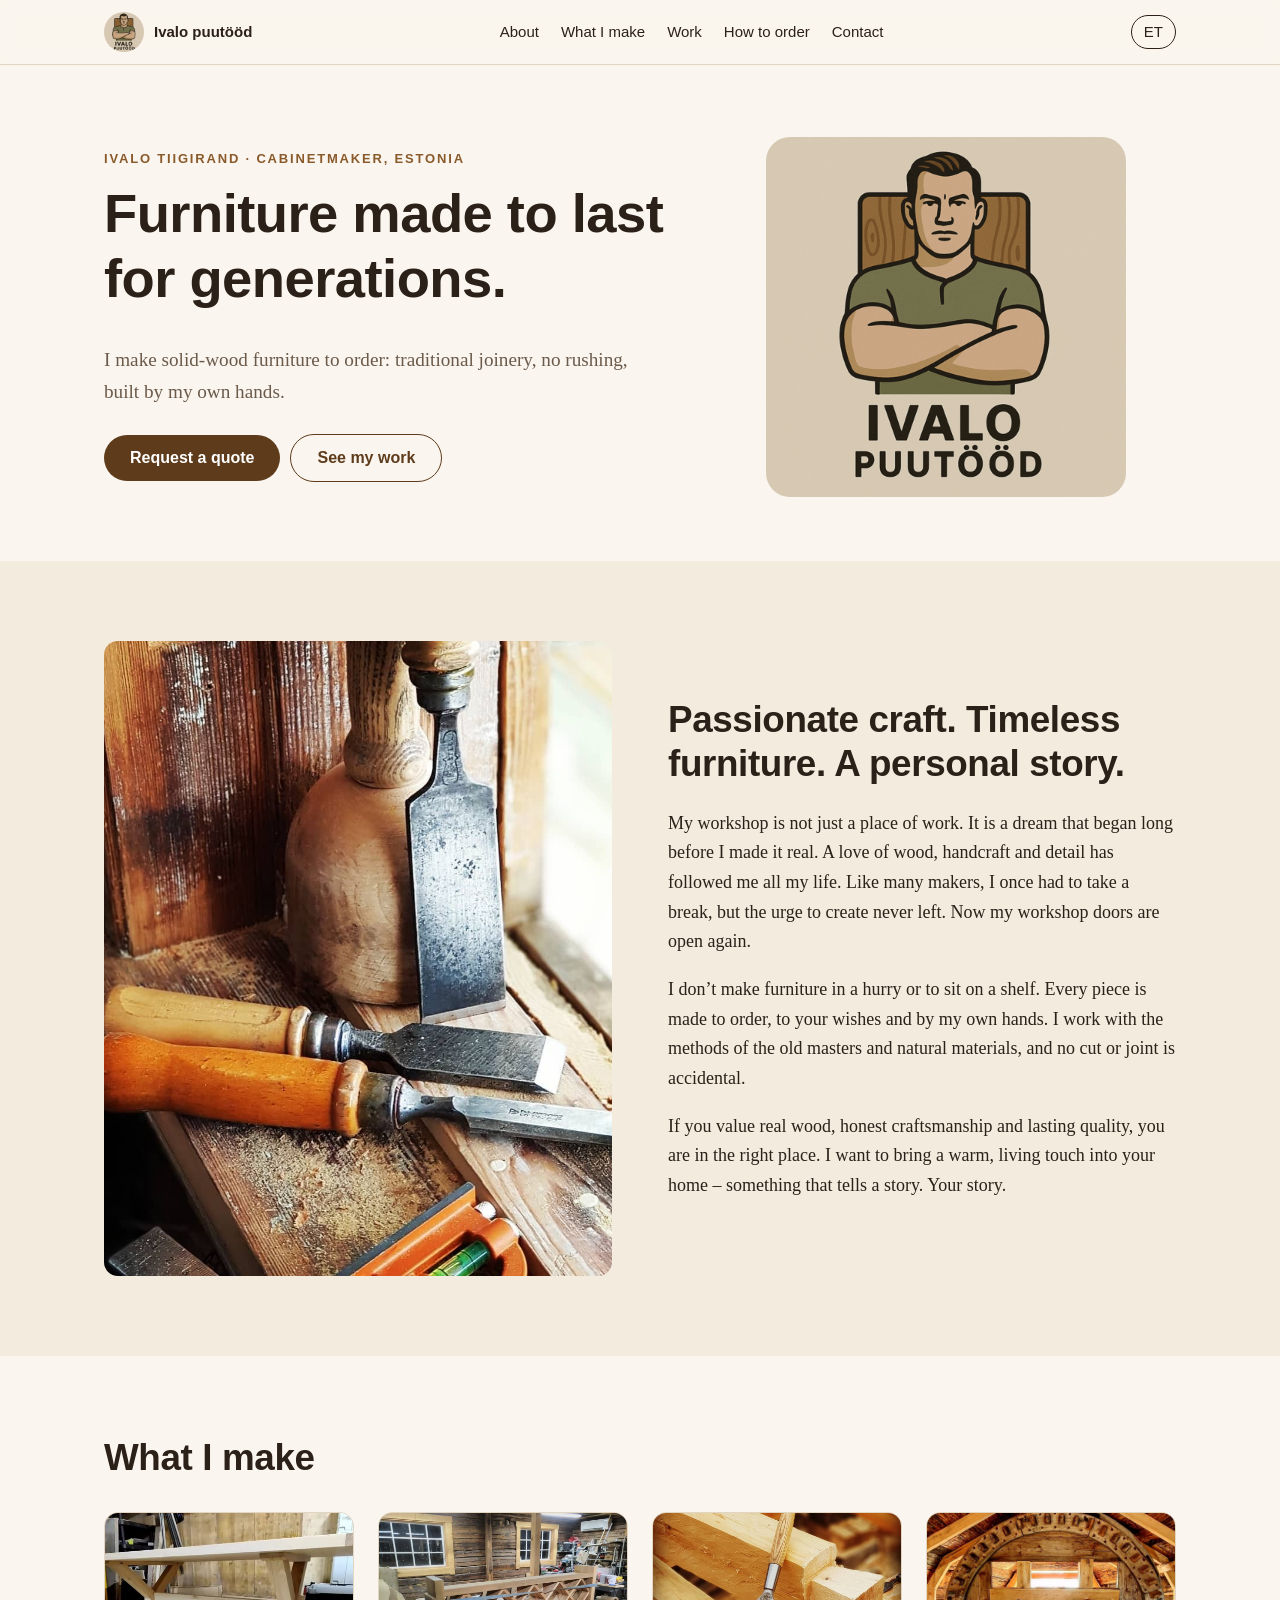
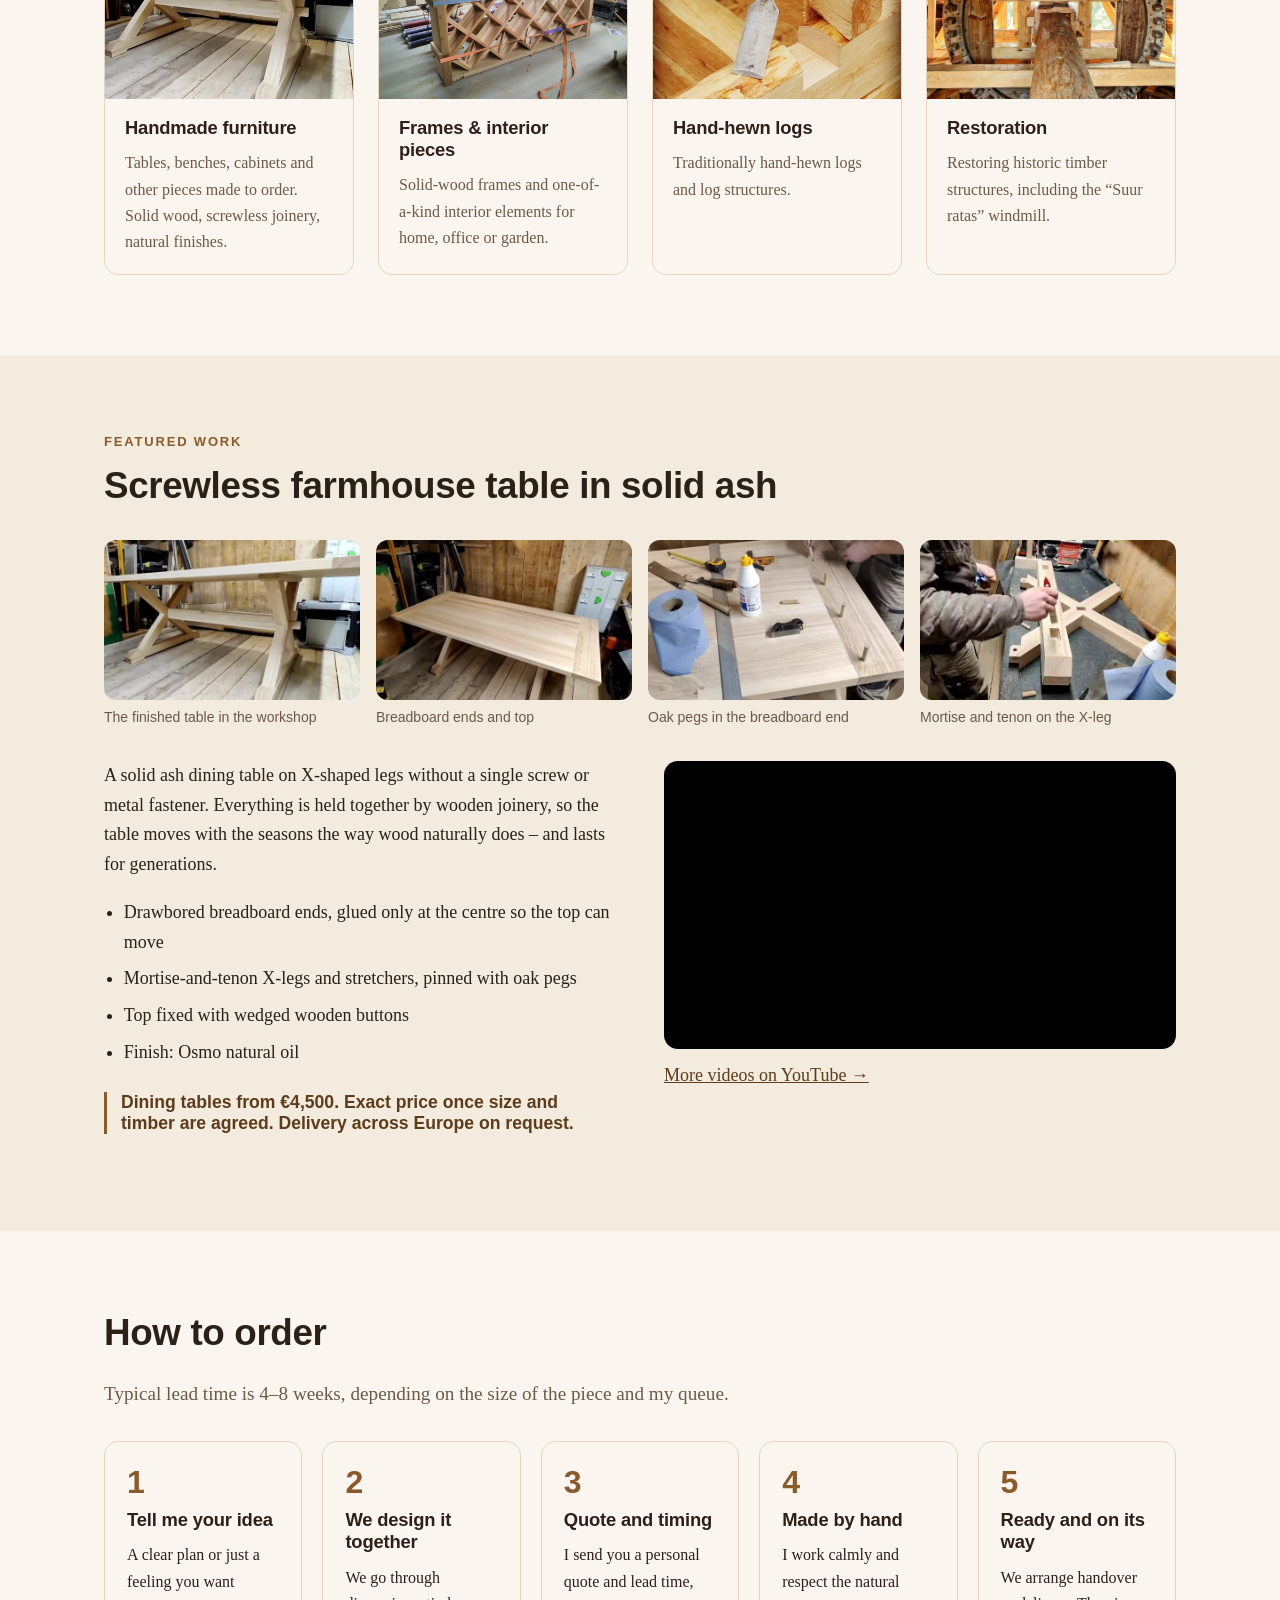
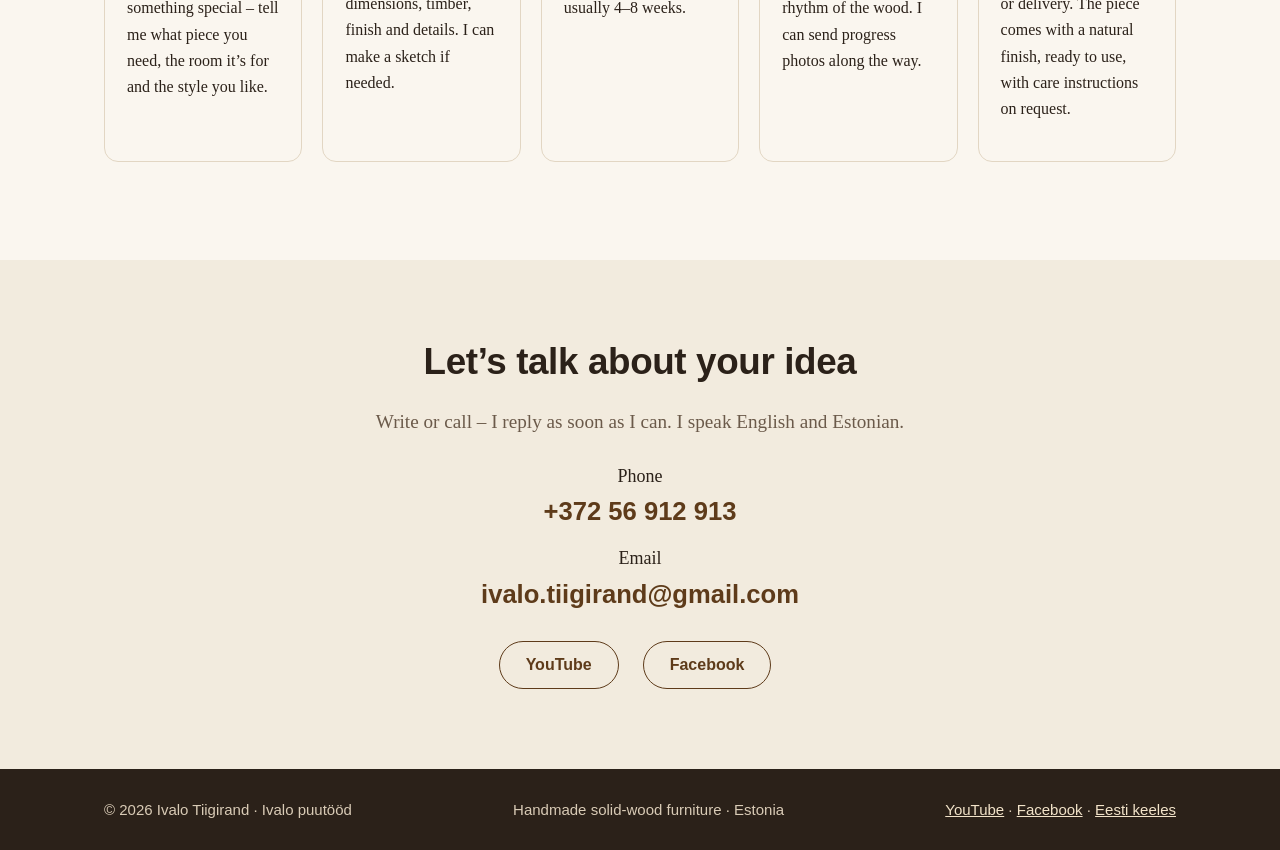
==== en/index.html @ 556390f8 "Ivalo puutööd koduleht" ====
<!doctype html><html lang="en"><head><meta charset="utf-8"><meta name="viewport" content="width=device-width,initial-scale=1">
<title>Ivalo puutööd – handmade solid-wood furniture from Estonia | Ivalo Tiigirand</title><meta name="description" content="Made-to-order solid-wood furniture with traditional screwless joinery, hand-hewn logs and restoration of historic timber structures. Ivalo Tiigirand, Estonia. Shipping across Europe.">
<link rel="alternate" hreflang="et" href="https://ivalo.my.canva.site/"><link rel="alternate" hreflang="en" href="https://ivalo.my.canva.site/en/">
<meta property="og:type" content="website"><meta property="og:title" content="Ivalo puutööd – handmade solid-wood furniture from Estonia | Ivalo Tiigirand"><meta property="og:description" content="Made-to-order solid-wood furniture with traditional screwless joinery, hand-hewn logs and restoration of historic timber structures. Ivalo Tiigirand, Estonia. Shipping across Europe."><meta property="og:image" content="https://ivalo.my.canva.site/img/og.jpg"><meta property="og:url" content="https://ivalo.my.canva.site/en/"><meta property="og:locale" content="en_GB"><meta name="twitter:card" content="summary_large_image">
<link rel="icon" href="../img/logo-480.png"><link rel="stylesheet" href="../style.css">
<script type="application/ld+json">{"@context": "https://schema.org", "@type": "LocalBusiness", "name": "Ivalo puutööd", "founder": {"@type": "Person", "name": "Ivalo Tiigirand"}, "description": "Made-to-order solid-wood furniture with traditional screwless joinery, hand-hewn logs and restoration of historic timber structures. Ivalo Tiigirand, Estonia. Shipping across Europe.", "url": "https://ivalo.my.canva.site/", "image": "https://ivalo.my.canva.site/img/og.jpg", "logo": "https://ivalo.my.canva.site/img/logo.png", "telephone": "+37256912913", "email": "ivalo.tiigirand@gmail.com", "address": {"@type": "PostalAddress", "addressCountry": "EE"}, "sameAs": ["https://www.youtube.com/@Ivalopuit", "https://www.facebook.com/WestEstWoodshop"]}</script></head><body>
<a class="skip" href="#main">Skip to content</a>
<header class="top"><div class="wrap"><a class="brand" href="#"><img src="../img/logo-480.png" alt="" width="40" height="40">Ivalo puutööd</a><nav aria-label="Menu"><ul><li><a href="#minust">About</a></li><li><a href="#teen">What I make</a></li><li><a href="#tood">Work</a></li><li><a href="#tellimine">How to order</a></li><li><a href="#kontakt">Contact</a></li></ul></nav><a class="lang" href="../" hreflang="et" aria-label="Eesti keeles">ET</a></div></header>
<main id="main">
<section class="hero"><div class="wrap"><div><p class="eyebrow">Ivalo Tiigirand · cabinetmaker, Estonia</p><h1>Furniture made to last for generations.</h1><p class="lead">I make solid-wood furniture to order: traditional joinery, no rushing, built by my own hands.</p><a class="btn" href="#kontakt">Request a quote</a><a class="btn ghost" href="#tood">See my work</a></div><img class="logo" src="../img/logo-480.png" alt="Ivalo puutööd logo" width="480" height="480"></div></section>
<section id="minust" class="alt"><div class="wrap two"><img src="../img/peitlid.jpg" alt="Chisels on the workbench" loading="lazy" width="1080" height="1080"><div><h2>Passionate craft. Timeless furniture. A personal story.</h2><p>My workshop is not just a place of work. It is a dream that began long before I made it real. A love of wood, handcraft and detail has followed me all my life. Like many makers, I once had to take a break, but the urge to create never left. Now my workshop doors are open again.</p><p>I don’t make furniture in a hurry or to sit on a shelf. Every piece is made to order, to your wishes and by my own hands. I work with the methods of the old masters and natural materials, and no cut or joint is accidental.</p><p>If you value real wood, honest craftsmanship and lasting quality, you are in the right place. I want to bring a warm, living touch into your home – something that tells a story. Your story.</p></div></div></section>
<section id="teen"><div class="wrap"><h2>What I make</h2><div class="cards"><article class="card"><img src="../img/v778.jpg" alt="Handmade furniture" loading="lazy" width="400" height="300"><div><h3>Handmade furniture</h3><p>Tables, benches, cabinets and other pieces made to order. Solid wood, screwless joinery, natural finishes.</p></div></article><article class="card"><img src="../img/riiul.jpg" alt="Frames & interior pieces" loading="lazy" width="400" height="300"><div><h3>Frames & interior pieces</h3><p>Solid-wood frames and one-of-a-kind interior elements for home, office or garden.</p></div></article><article class="card"><img src="../img/palk.jpg" alt="Hand-hewn logs" loading="lazy" width="400" height="300"><div><h3>Hand-hewn logs</h3><p>Traditionally hand-hewn logs and log structures.</p></div></article><article class="card"><img src="../img/tuulik.jpg" alt="Restoration" loading="lazy" width="400" height="300"><div><h3>Restoration</h3><p>Restoring historic timber structures, including the “Suur ratas” windmill.</p></div></article></div></div></section>
<section id="tood" class="alt"><div class="wrap"><p class="eyebrow">Featured work</p><h2>Screwless farmhouse table in solid ash</h2><div class="gallery"><figure><img src="../img/v778.jpg" alt="The finished table in the workshop" loading="lazy" width="1280" height="720"><figcaption>The finished table in the workshop</figcaption></figure><figure><img src="../img/v786.jpg" alt="Breadboard ends and top" loading="lazy" width="1280" height="720"><figcaption>Breadboard ends and top</figcaption></figure><figure><img src="../img/v300.jpg" alt="Oak pegs in the breadboard end" loading="lazy" width="1280" height="720"><figcaption>Oak pegs in the breadboard end</figcaption></figure><figure><img src="../img/v600.jpg" alt="Mortise and tenon on the X-leg" loading="lazy" width="1280" height="720"><figcaption>Mortise and tenon on the X-leg</figcaption></figure></div>
<div class="feat"><div><p>A solid ash dining table on X-shaped legs without a single screw or metal fastener. Everything is held together by wooden joinery, so the table moves with the seasons the way wood naturally does – and lasts for generations.</p><ul><li>Drawbored breadboard ends, glued only at the centre so the top can move</li><li>Mortise-and-tenon X-legs and stretchers, pinned with oak pegs</li><li>Top fixed with wedged wooden buttons</li><li>Finish: Osmo natural oil</li></ul><p class="price">Dining tables from €4,500. Exact price once size and timber are agreed. Delivery across Europe on request.</p></div>
<div><div class="video"><iframe src="https://www.youtube-nocookie.com/embed/GxiU3rDHZA0" title="Video: making the farmhouse table (YouTube)" loading="lazy" allow="accelerometer; encrypted-media; gyroscope; picture-in-picture" allowfullscreen></iframe></div><p style="margin-top:12px"><a href="https://www.youtube.com/@Ivalopuit" rel="noopener">More videos on YouTube →</a></p></div></div></div></section>
<section id="tellimine"><div class="wrap"><h2>How to order</h2><p class="lead">Typical lead time is 4–8 weeks, depending on the size of the piece and my queue.</p><ol class="steps"><li><h3>Tell me your idea</h3><p>A clear plan or just a feeling you want something special – tell me what piece you need, the room it’s for and the style you like.</p></li><li><h3>We design it together</h3><p>We go through dimensions, timber, finish and details. I can make a sketch if needed.</p></li><li><h3>Quote and timing</h3><p>I send you a personal quote and lead time, usually 4–8 weeks.</p></li><li><h3>Made by hand</h3><p>I work calmly and respect the natural rhythm of the wood. I can send progress photos along the way.</p></li><li><h3>Ready and on its way</h3><p>We arrange handover or delivery. The piece comes with a natural finish, ready to use, with care instructions on request.</p></li></ol></div></section>
<section id="kontakt" class="alt contact"><div class="wrap"><h2>Let’s talk about your idea</h2><p class="lead" style="margin:0 auto 24px">Write or call – I reply as soon as I can. I speak English and Estonian.</p>
<p>Phone<a class="big" href="tel:+37256912913">+372 56 912 913</a></p><p>Email<a class="big" href="mailto:ivalo.tiigirand@gmail.com?subject=Enquiry%20from%20website">ivalo.tiigirand@gmail.com</a></p>
<div class="social"><a class="btn ghost" href="https://www.youtube.com/@Ivalopuit" rel="noopener">YouTube</a><a class="btn ghost" href="https://www.facebook.com/WestEstWoodshop" rel="noopener">Facebook</a></div></div></section></main>
<footer><div class="wrap"><span>© 2026 Ivalo Tiigirand · Ivalo puutööd</span><span>Handmade solid-wood furniture · Estonia</span><span><a href="https://www.youtube.com/@Ivalopuit">YouTube</a> · <a href="https://www.facebook.com/WestEstWoodshop">Facebook</a> · <a href="../">Eesti keeles</a></span></div></footer></body></html>
---- style.css ----
:root{--bg:#faf6ef;--paper:#f2ebde;--ink:#2b2119;--muted:#6b5a4a;--wood:#8a5a2b;--wood-d:#5e3b1a;--line:#e2d6c3;--max:1120px}
*{box-sizing:border-box}html{scroll-behavior:smooth}
body{margin:0;background:var(--bg);color:var(--ink);font:18px/1.65 Georgia,"Iowan Old Style","Palatino Linotype",serif}
h1,h2,h3{font-family:"Helvetica Neue",Arial,sans-serif;line-height:1.2;letter-spacing:-.01em;margin:0 0 .6em}
h1{font-size:clamp(2rem,5vw,3.4rem);font-weight:700}h2{font-size:clamp(1.6rem,3.5vw,2.3rem)}h3{font-size:1.15rem}
p{margin:0 0 1em}a{color:var(--wood-d)}img{max-width:100%;height:auto;display:block}
.wrap{max-width:var(--max);margin:0 auto;padding:0 24px}
.skip{position:absolute;left:-999px}.skip:focus{left:8px;top:8px;background:#fff;padding:8px;z-index:9}
header.top{position:sticky;top:0;z-index:5;background:rgba(250,246,239,.94);backdrop-filter:blur(6px);border-bottom:1px solid var(--line)}
header.top .wrap{display:flex;align-items:center;justify-content:space-between;gap:16px;height:64px;font-family:"Helvetica Neue",Arial,sans-serif;font-size:15px}
.brand{display:flex;align-items:center;gap:10px;font-weight:700;text-decoration:none;color:var(--ink)}.brand img{width:40px;height:40px;border-radius:50%}
nav ul{display:flex;gap:22px;list-style:none;margin:0;padding:0}nav a{text-decoration:none;color:var(--ink)}nav a:hover{color:var(--wood)}
.lang{border:1px solid var(--ink);border-radius:99px;padding:4px 12px;text-decoration:none;color:var(--ink)}
.hero{padding:72px 0 64px}.hero .wrap{display:grid;grid-template-columns:1.1fr .9fr;gap:48px;align-items:center}
.hero .logo{width:min(360px,80%);margin:0 auto;border-radius:24px}
.eyebrow{font:600 13px/1 "Helvetica Neue",Arial,sans-serif;text-transform:uppercase;letter-spacing:.14em;color:var(--wood);margin-bottom:16px}
.lead{font-size:1.2rem;color:var(--muted);max-width:34em}
.btn{display:inline-block;background:var(--wood-d);color:#fff;padding:14px 26px;border-radius:99px;text-decoration:none;font:600 16px "Helvetica Neue",Arial,sans-serif;margin:8px 10px 0 0}
.btn.ghost{background:none;color:var(--wood-d);border:1.5px solid var(--wood-d)}.btn:hover{opacity:.9}
section{padding:80px 0}section.alt{background:var(--paper)}
.two{display:grid;grid-template-columns:1fr 1fr;gap:56px;align-items:center}
.two img{border-radius:14px;aspect-ratio:4/5;object-fit:cover;width:100%}
.cards{display:grid;grid-template-columns:repeat(4,1fr);gap:24px;margin-top:32px}
.card{background:var(--bg);border-radius:14px;overflow:hidden;border:1px solid var(--line)}
.card img{aspect-ratio:4/3;object-fit:cover;width:100%}.card div{padding:18px 20px}.card p{font-size:16px;color:var(--muted);margin:0}
.gallery{display:grid;grid-template-columns:repeat(4,1fr);gap:16px;margin:32px 0}
.gallery figure{margin:0}.gallery img{border-radius:12px;width:100%;aspect-ratio:16/10;object-fit:cover}

figcaption{font-size:14px;color:var(--muted);margin-top:6px;font-family:"Helvetica Neue",Arial,sans-serif}
.feat{display:grid;grid-template-columns:1fr 1fr;gap:48px;align-items:start}
.feat ul{padding-left:1.1em}.feat li{margin-bottom:.4em}
.video{position:relative;aspect-ratio:16/9;border-radius:14px;overflow:hidden;background:#000}.video iframe{position:absolute;inset:0;width:100%;height:100%;border:0}
.price{font:600 1.1rem "Helvetica Neue",Arial,sans-serif;color:var(--wood-d);border-left:3px solid var(--wood);padding-left:14px;margin-top:24px}
ol.steps{list-style:none;padding:0;counter-reset:s;display:grid;grid-template-columns:repeat(auto-fit,minmax(190px,1fr));gap:20px;margin-top:32px}
ol.steps li{counter-increment:s;background:var(--bg);border:1px solid var(--line);border-radius:14px;padding:22px;font-size:16px}
ol.steps li::before{content:counter(s);display:block;font:700 2rem "Helvetica Neue",Arial,sans-serif;color:var(--wood);margin-bottom:8px}
.contact{text-align:center}.contact .big{font:600 clamp(1.2rem,3vw,1.6rem) "Helvetica Neue",Arial,sans-serif;display:block;margin:6px 0;text-decoration:none}
.social{display:flex;gap:14px;justify-content:center;margin-top:24px;flex-wrap:wrap}
footer{background:var(--ink);color:#d9cbb6;padding:32px 0;font:15px "Helvetica Neue",Arial,sans-serif}footer a{color:#f2e3c9}
footer .wrap{display:flex;justify-content:space-between;gap:16px;flex-wrap:wrap}
@media(max-width:900px){nav ul{display:none}.hero .wrap,.two,.feat{grid-template-columns:1fr}.hero{padding:40px 0}.hero .logo{width:220px;order:-1}
.cards{grid-template-columns:1fr 1fr}ol.steps{grid-template-columns:1fr}.gallery{grid-template-columns:1fr 1fr}section{padding:56px 0}}
@media(max-width:520px){.cards{grid-template-columns:1fr}body{font-size:17px}}
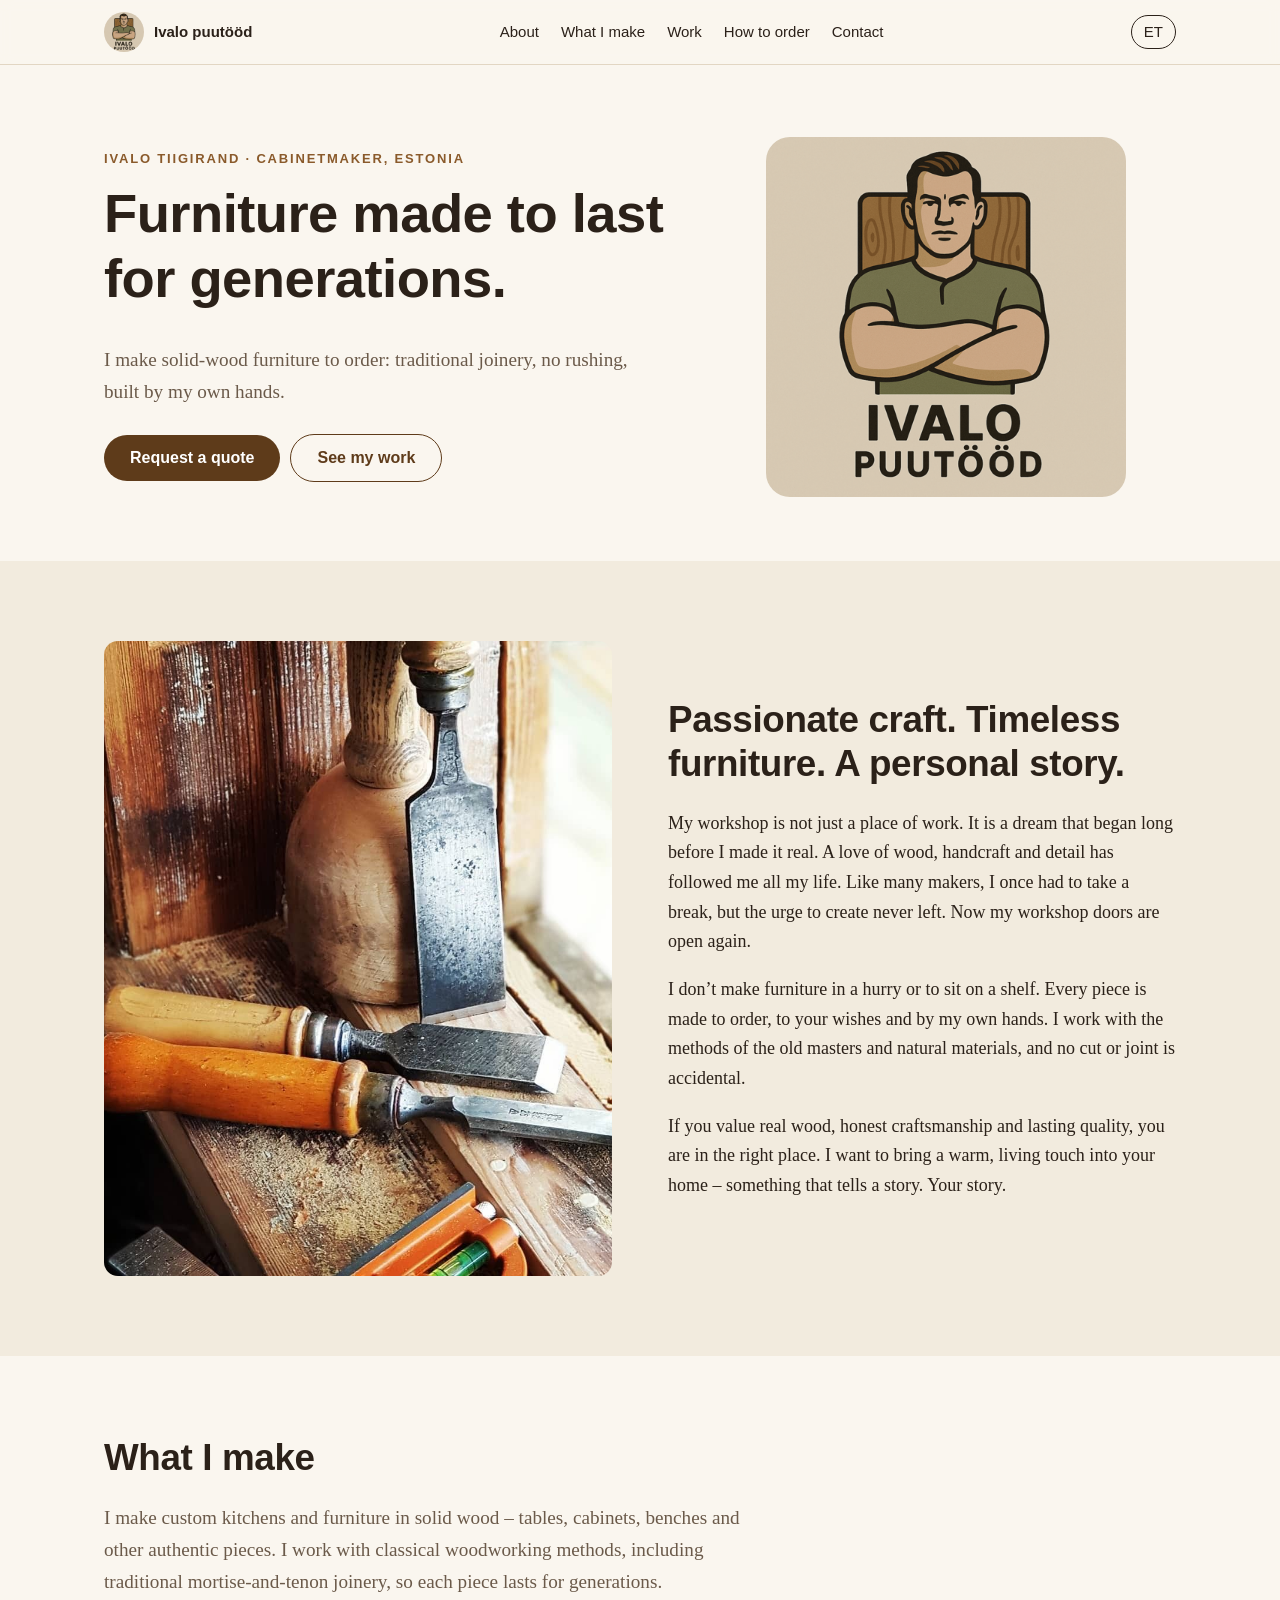
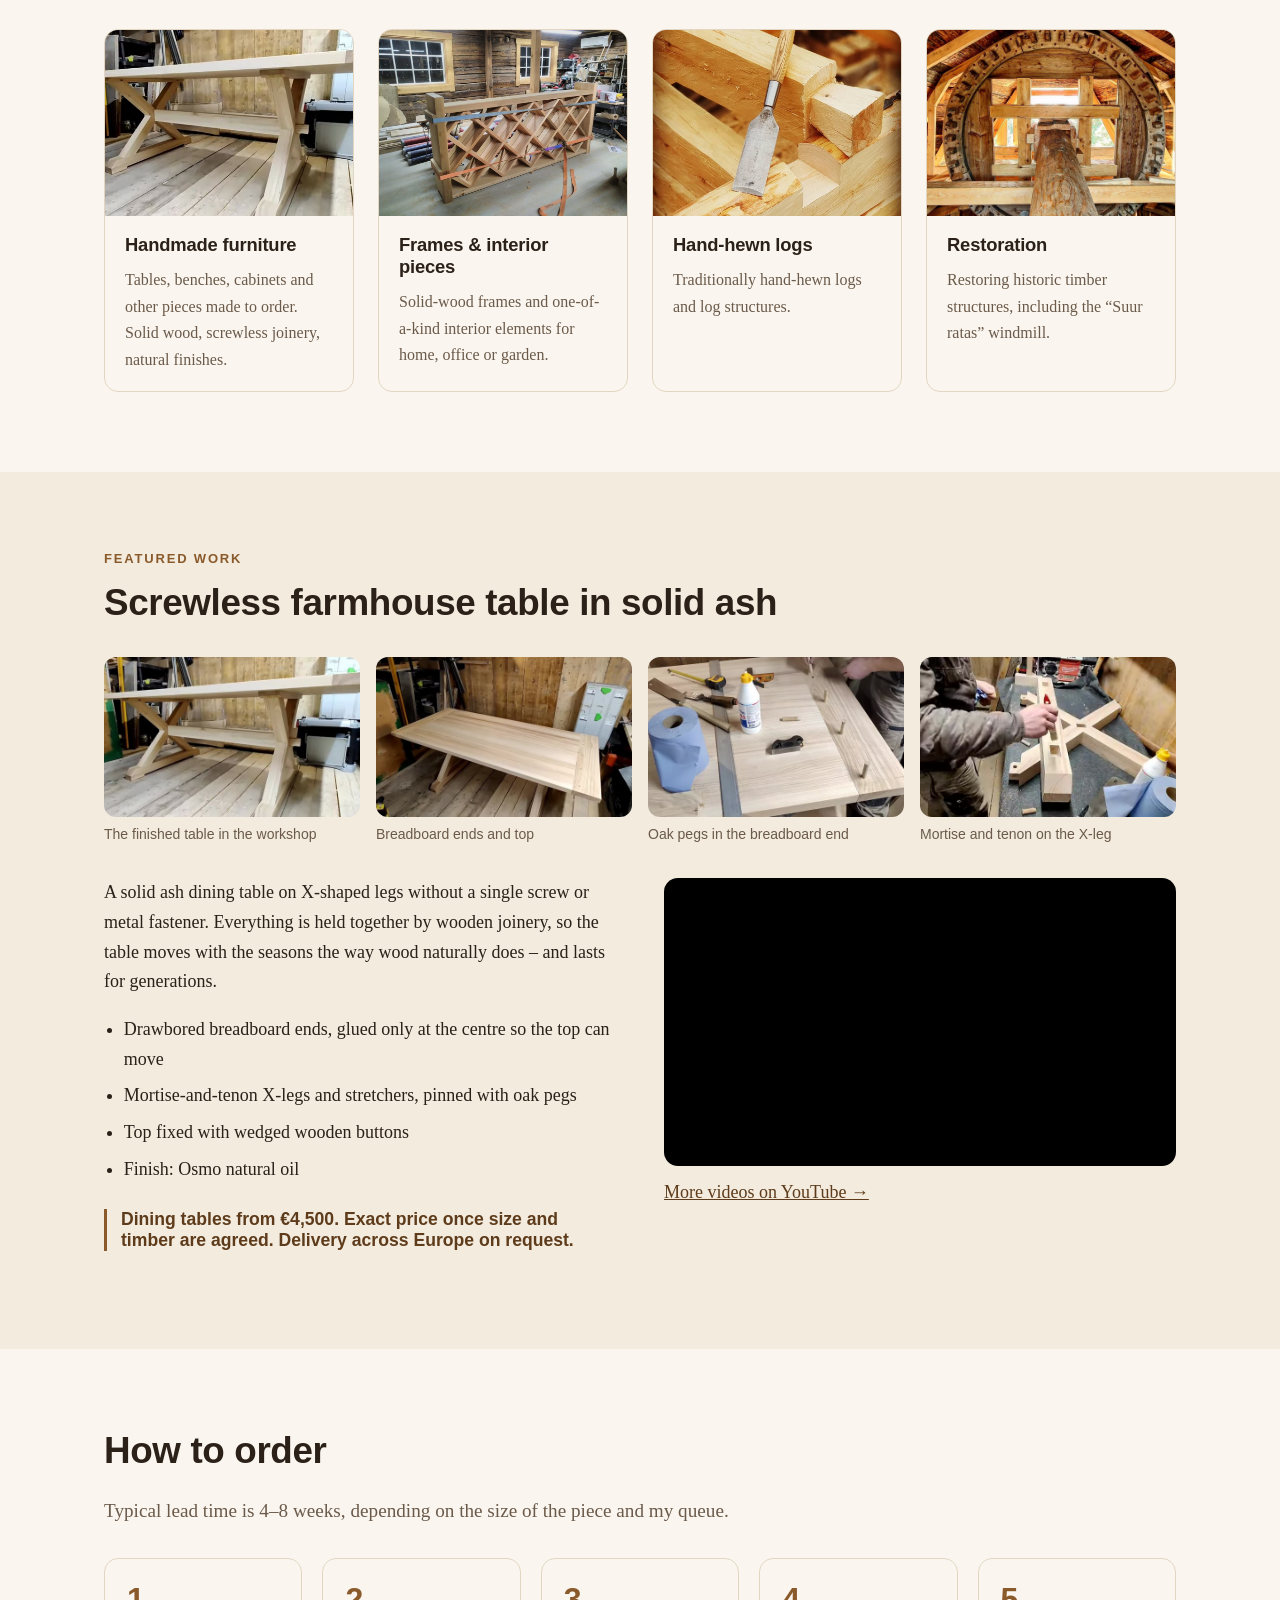
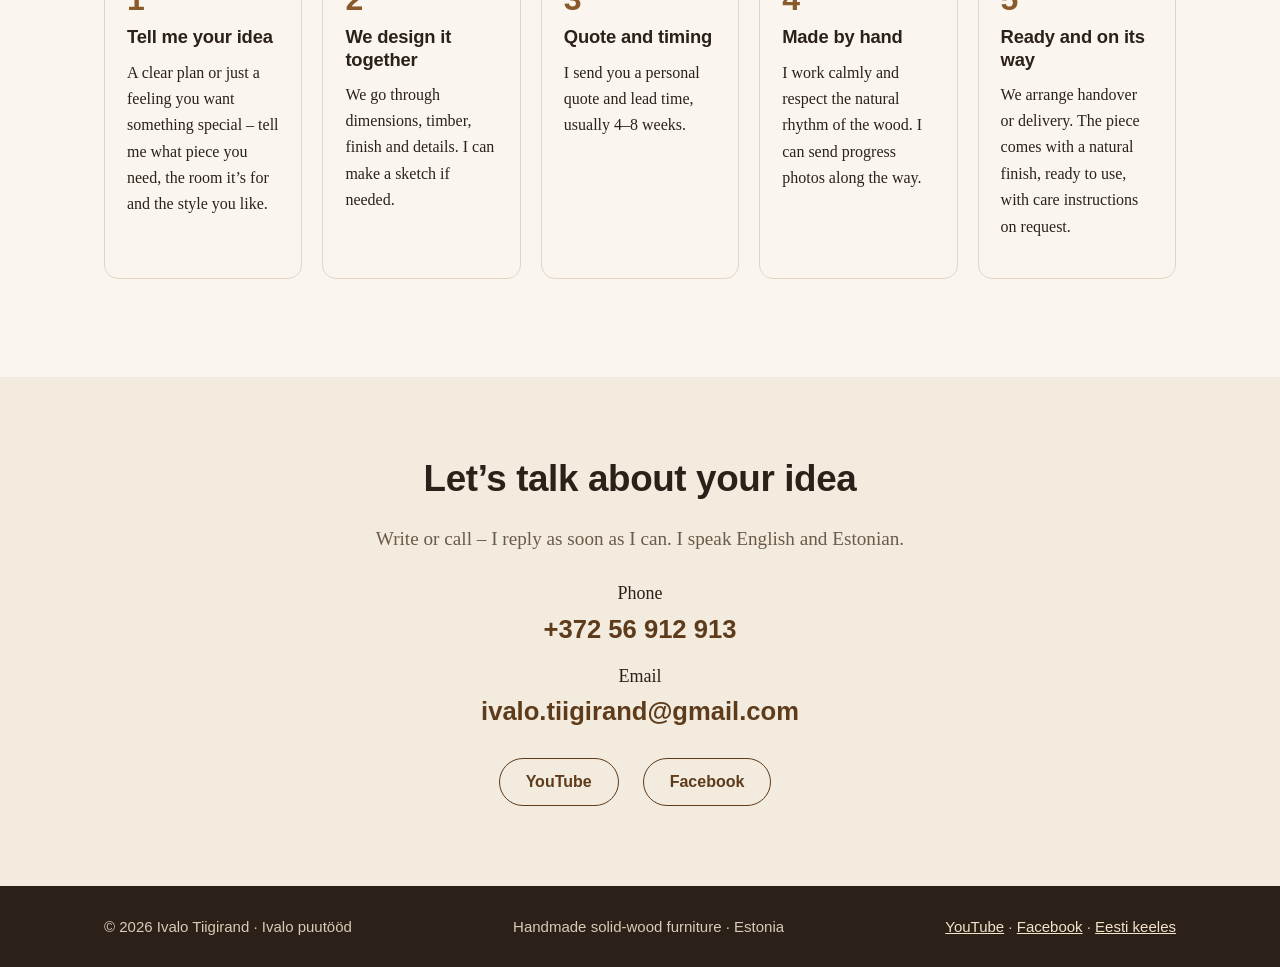
==== commit 68c0567b: "SEO: meta, schema, sitemap ja märksõnad ivalopuutood.ee jaoks Uuendan title/description, canonical/h" ====
--- a/en/index.html
+++ b/en/index.html
@@ -1,20 +1,45 @@
-<!doctype html><html lang="en"><head><meta charset="utf-8"><meta name="viewport" content="width=device-width,initial-scale=1">
-<title>Ivalo puutööd – handmade solid-wood furniture from Estonia | Ivalo Tiigirand</title><meta name="description" content="Made-to-order solid-wood furniture with traditional screwless joinery, hand-hewn logs and restoration of historic timber structures. Ivalo Tiigirand, Estonia. Shipping across Europe.">
-<link rel="alternate" hreflang="et" href="https://ivalo.my.canva.site/"><link rel="alternate" hreflang="en" href="https://ivalo.my.canva.site/en/">
-<meta property="og:type" content="website"><meta property="og:title" content="Ivalo puutööd – handmade solid-wood furniture from Estonia | Ivalo Tiigirand"><meta property="og:description" content="Made-to-order solid-wood furniture with traditional screwless joinery, hand-hewn logs and restoration of historic timber structures. Ivalo Tiigirand, Estonia. Shipping across Europe."><meta property="og:image" content="https://ivalo.my.canva.site/img/og.jpg"><meta property="og:url" content="https://ivalo.my.canva.site/en/"><meta property="og:locale" content="en_GB"><meta name="twitter:card" content="summary_large_image">
-<link rel="icon" href="../img/logo-480.png"><link rel="stylesheet" href="../style.css">
-<script type="application/ld+json">{"@context": "https://schema.org", "@type": "LocalBusiness", "name": "Ivalo puutööd", "founder": {"@type": "Person", "name": "Ivalo Tiigirand"}, "description": "Made-to-order solid-wood furniture with traditional screwless joinery, hand-hewn logs and restoration of historic timber structures. Ivalo Tiigirand, Estonia. Shipping across Europe.", "url": "https://ivalo.my.canva.site/", "image": "https://ivalo.my.canva.site/img/og.jpg", "logo": "https://ivalo.my.canva.site/img/logo.png", "telephone": "+37256912913", "email": "ivalo.tiigirand@gmail.com", "address": {"@type": "PostalAddress", "addressCountry": "EE"}, "sameAs": ["https://www.youtube.com/@Ivalopuit", "https://www.facebook.com/WestEstWoodshop"]}</script></head><body>
+<!doctype html>
+<html lang="en">
+<head>
+<meta charset="utf-8">
+<meta name="viewport" content="width=device-width,initial-scale=1">
+<title>Custom solid wood furniture | Ivalo puutööd</title>
+<meta name="description" content="Made-to-order solid wood furniture and kitchens: handmade, traditional joinery, authentic craft. Tables, cabinets, restoration. Ivalo Tiigirand, Estonia.">
+<link rel="canonical" href="https://ivalopuutood.ee/en/">
+<link rel="alternate" hreflang="et" href="https://ivalopuutood.ee/">
+<link rel="alternate" hreflang="en" href="https://ivalopuutood.ee/en/">
+<link rel="alternate" hreflang="x-default" href="https://ivalopuutood.ee/">
+<meta property="og:type" content="website">
+<meta property="og:site_name" content="Ivalo puutööd">
+<meta property="og:title" content="Custom solid wood furniture | Ivalo puutööd">
+<meta property="og:description" content="Made-to-order solid wood furniture and kitchens: handmade, traditional joinery, authentic craft. Tables, cabinets, restoration. Ivalo Tiigirand, Estonia.">
+<meta property="og:image" content="https://ivalopuutood.ee/img/og.jpg">
+<meta property="og:image:alt" content="Ivalo puutööd – handmade solid wood furniture">
+<meta property="og:url" content="https://ivalopuutood.ee/en/">
+<meta property="og:locale" content="en_GB">
+<meta property="og:locale:alternate" content="et_EE">
+<meta name="twitter:card" content="summary_large_image">
+<meta name="twitter:title" content="Custom solid wood furniture | Ivalo puutööd">
+<meta name="twitter:description" content="Made-to-order solid wood furniture and kitchens: handmade, traditional joinery, authentic craft. Tables, cabinets, restoration. Ivalo Tiigirand, Estonia.">
+<meta name="twitter:image" content="https://ivalopuutood.ee/img/og.jpg">
+<link rel="icon" href="../img/logo-480.png">
+<link rel="stylesheet" href="../style.css">
+<script type="application/ld+json">{"@context":"https://schema.org","@type":["LocalBusiness","FurnitureStore"],"name":"Ivalo puutööd","founder":{"@type":"Person","name":"Ivalo Tiigirand"},"description":"Made-to-order solid wood furniture and kitchens: handmade, traditional joinery, authentic craft. Tables, cabinets, restoration. Ivalo Tiigirand, Estonia.","url":"https://ivalopuutood.ee/","image":"https://ivalopuutood.ee/img/og.jpg","logo":"https://ivalopuutood.ee/img/logo.png","telephone":"+37256912913","email":"ivalo.tiigirand@gmail.com","address":{"@type":"PostalAddress","addressCountry":"EE"},"areaServed":{"@type":"Country","name":"Estonia"},"sameAs":["https://www.youtube.com/@Ivalopuit","https://www.facebook.com/WestEstWoodshop"],"priceRange":"€€€"}</script>
+</head>
+<body>
 <a class="skip" href="#main">Skip to content</a>
-<header class="top"><div class="wrap"><a class="brand" href="#"><img src="../img/logo-480.png" alt="" width="40" height="40">Ivalo puutööd</a><nav aria-label="Menu"><ul><li><a href="#minust">About</a></li><li><a href="#teen">What I make</a></li><li><a href="#tood">Work</a></li><li><a href="#tellimine">How to order</a></li><li><a href="#kontakt">Contact</a></li></ul></nav><a class="lang" href="../" hreflang="et" aria-label="Eesti keeles">ET</a></div></header>
+<header class="top"><div class="wrap"><a class="brand" href="/en/"><img src="../img/logo-480.png" alt="Ivalo puutööd logo" width="40" height="40">Ivalo puutööd</a><nav aria-label="Menu"><ul><li><a href="#minust">About</a></li><li><a href="#teen">What I make</a></li><li><a href="#tood">Work</a></li><li><a href="#tellimine">How to order</a></li><li><a href="#kontakt">Contact</a></li></ul></nav><a class="lang" href="../" hreflang="et" aria-label="Eesti keeles">ET</a></div></header>
 <main id="main">
 <section class="hero"><div class="wrap"><div><p class="eyebrow">Ivalo Tiigirand · cabinetmaker, Estonia</p><h1>Furniture made to last for generations.</h1><p class="lead">I make solid-wood furniture to order: traditional joinery, no rushing, built by my own hands.</p><a class="btn" href="#kontakt">Request a quote</a><a class="btn ghost" href="#tood">See my work</a></div><img class="logo" src="../img/logo-480.png" alt="Ivalo puutööd logo" width="480" height="480"></div></section>
-<section id="minust" class="alt"><div class="wrap two"><img src="../img/peitlid.jpg" alt="Chisels on the workbench" loading="lazy" width="1080" height="1080"><div><h2>Passionate craft. Timeless furniture. A personal story.</h2><p>My workshop is not just a place of work. It is a dream that began long before I made it real. A love of wood, handcraft and detail has followed me all my life. Like many makers, I once had to take a break, but the urge to create never left. Now my workshop doors are open again.</p><p>I don’t make furniture in a hurry or to sit on a shelf. Every piece is made to order, to your wishes and by my own hands. I work with the methods of the old masters and natural materials, and no cut or joint is accidental.</p><p>If you value real wood, honest craftsmanship and lasting quality, you are in the right place. I want to bring a warm, living touch into your home – something that tells a story. Your story.</p></div></div></section>
-<section id="teen"><div class="wrap"><h2>What I make</h2><div class="cards"><article class="card"><img src="../img/v778.jpg" alt="Handmade furniture" loading="lazy" width="400" height="300"><div><h3>Handmade furniture</h3><p>Tables, benches, cabinets and other pieces made to order. Solid wood, screwless joinery, natural finishes.</p></div></article><article class="card"><img src="../img/riiul.jpg" alt="Frames & interior pieces" loading="lazy" width="400" height="300"><div><h3>Frames & interior pieces</h3><p>Solid-wood frames and one-of-a-kind interior elements for home, office or garden.</p></div></article><article class="card"><img src="../img/palk.jpg" alt="Hand-hewn logs" loading="lazy" width="400" height="300"><div><h3>Hand-hewn logs</h3><p>Traditionally hand-hewn logs and log structures.</p></div></article><article class="card"><img src="../img/tuulik.jpg" alt="Restoration" loading="lazy" width="400" height="300"><div><h3>Restoration</h3><p>Restoring historic timber structures, including the “Suur ratas” windmill.</p></div></article></div></div></section>
-<section id="tood" class="alt"><div class="wrap"><p class="eyebrow">Featured work</p><h2>Screwless farmhouse table in solid ash</h2><div class="gallery"><figure><img src="../img/v778.jpg" alt="The finished table in the workshop" loading="lazy" width="1280" height="720"><figcaption>The finished table in the workshop</figcaption></figure><figure><img src="../img/v786.jpg" alt="Breadboard ends and top" loading="lazy" width="1280" height="720"><figcaption>Breadboard ends and top</figcaption></figure><figure><img src="../img/v300.jpg" alt="Oak pegs in the breadboard end" loading="lazy" width="1280" height="720"><figcaption>Oak pegs in the breadboard end</figcaption></figure><figure><img src="../img/v600.jpg" alt="Mortise and tenon on the X-leg" loading="lazy" width="1280" height="720"><figcaption>Mortise and tenon on the X-leg</figcaption></figure></div>
+<section id="minust" class="alt"><div class="wrap two"><img src="../img/peitlid.jpg" alt="Chisels on the workbench – traditional cabinetmaking" loading="lazy" width="1080" height="1080"><div><h2>Passionate craft. Timeless furniture. A personal story.</h2><p>My workshop is not just a place of work. It is a dream that began long before I made it real. A love of wood, handcraft and detail has followed me all my life. Like many makers, I once had to take a break, but the urge to create never left. Now my workshop doors are open again.</p><p>I don’t make furniture in a hurry or to sit on a shelf. Every piece is made to order, to your wishes and by my own hands. I work with the methods of the old masters and natural materials, and no cut or joint is accidental.</p><p>If you value real wood, honest craftsmanship and lasting quality, you are in the right place. I want to bring a warm, living touch into your home – something that tells a story. Your story.</p></div></div></section>
+<section id="teen"><div class="wrap"><h2>What I make</h2><p class="lead">I make custom kitchens and furniture in solid wood – tables, cabinets, benches and other authentic pieces. I work with classical woodworking methods, including traditional mortise-and-tenon joinery, so each piece lasts for generations.</p><div class="cards"><article class="card"><img src="../img/v778.jpg" alt="Custom handmade solid wood furniture" loading="lazy" width="400" height="300"><div><h3>Handmade furniture</h3><p>Tables, benches, cabinets and other pieces made to order. Solid wood, screwless joinery, natural finishes.</p></div></article><article class="card"><img src="../img/riiul.jpg" alt="Solid wood frames and interior pieces" loading="lazy" width="400" height="300"><div><h3>Frames &amp; interior pieces</h3><p>Solid-wood frames and one-of-a-kind interior elements for home, office or garden.</p></div></article><article class="card"><img src="../img/palk.jpg" alt="Hand-hewn logs" loading="lazy" width="400" height="300"><div><h3>Hand-hewn logs</h3><p>Traditionally hand-hewn logs and log structures.</p></div></article><article class="card"><img src="../img/tuulik.jpg" alt="Timber restoration – Suur ratas windmill" loading="lazy" width="400" height="300"><div><h3>Restoration</h3><p>Restoring historic timber structures, including the “Suur ratas” windmill.</p></div></article></div></div></section>
+<section id="tood" class="alt"><div class="wrap"><p class="eyebrow">Featured work</p><h2>Screwless farmhouse table in solid ash</h2><div class="gallery"><figure><img src="../img/v778.jpg" alt="Finished solid ash farmhouse table in the workshop" loading="lazy" width="1280" height="720"><figcaption>The finished table in the workshop</figcaption></figure><figure><img src="../img/v786.jpg" alt="Ash breadboard ends and tabletop" loading="lazy" width="1280" height="720"><figcaption>Breadboard ends and top</figcaption></figure><figure><img src="../img/v300.jpg" alt="Oak pegs in the breadboard end" loading="lazy" width="1280" height="720"><figcaption>Oak pegs in the breadboard end</figcaption></figure><figure><img src="../img/v600.jpg" alt="Traditional mortise and tenon on the X-leg" loading="lazy" width="1280" height="720"><figcaption>Mortise and tenon on the X-leg</figcaption></figure></div>
 <div class="feat"><div><p>A solid ash dining table on X-shaped legs without a single screw or metal fastener. Everything is held together by wooden joinery, so the table moves with the seasons the way wood naturally does – and lasts for generations.</p><ul><li>Drawbored breadboard ends, glued only at the centre so the top can move</li><li>Mortise-and-tenon X-legs and stretchers, pinned with oak pegs</li><li>Top fixed with wedged wooden buttons</li><li>Finish: Osmo natural oil</li></ul><p class="price">Dining tables from €4,500. Exact price once size and timber are agreed. Delivery across Europe on request.</p></div>
 <div><div class="video"><iframe src="https://www.youtube-nocookie.com/embed/GxiU3rDHZA0" title="Video: making the farmhouse table (YouTube)" loading="lazy" allow="accelerometer; encrypted-media; gyroscope; picture-in-picture" allowfullscreen></iframe></div><p style="margin-top:12px"><a href="https://www.youtube.com/@Ivalopuit" rel="noopener">More videos on YouTube →</a></p></div></div></div></section>
 <section id="tellimine"><div class="wrap"><h2>How to order</h2><p class="lead">Typical lead time is 4–8 weeks, depending on the size of the piece and my queue.</p><ol class="steps"><li><h3>Tell me your idea</h3><p>A clear plan or just a feeling you want something special – tell me what piece you need, the room it’s for and the style you like.</p></li><li><h3>We design it together</h3><p>We go through dimensions, timber, finish and details. I can make a sketch if needed.</p></li><li><h3>Quote and timing</h3><p>I send you a personal quote and lead time, usually 4–8 weeks.</p></li><li><h3>Made by hand</h3><p>I work calmly and respect the natural rhythm of the wood. I can send progress photos along the way.</p></li><li><h3>Ready and on its way</h3><p>We arrange handover or delivery. The piece comes with a natural finish, ready to use, with care instructions on request.</p></li></ol></div></section>
 <section id="kontakt" class="alt contact"><div class="wrap"><h2>Let’s talk about your idea</h2><p class="lead" style="margin:0 auto 24px">Write or call – I reply as soon as I can. I speak English and Estonian.</p>
 <p>Phone<a class="big" href="tel:+37256912913">+372 56 912 913</a></p><p>Email<a class="big" href="mailto:ivalo.tiigirand@gmail.com?subject=Enquiry%20from%20website">ivalo.tiigirand@gmail.com</a></p>
 <div class="social"><a class="btn ghost" href="https://www.youtube.com/@Ivalopuit" rel="noopener">YouTube</a><a class="btn ghost" href="https://www.facebook.com/WestEstWoodshop" rel="noopener">Facebook</a></div></div></section></main>
-<footer><div class="wrap"><span>© 2026 Ivalo Tiigirand · Ivalo puutööd</span><span>Handmade solid-wood furniture · Estonia</span><span><a href="https://www.youtube.com/@Ivalopuit">YouTube</a> · <a href="https://www.facebook.com/WestEstWoodshop">Facebook</a> · <a href="../">Eesti keeles</a></span></div></footer></body></html>+<footer><div class="wrap"><span>© 2026 Ivalo Tiigirand · Ivalo puutööd</span><span>Handmade solid-wood furniture · Estonia</span><span><a href="https://www.youtube.com/@Ivalopuit">YouTube</a> · <a href="https://www.facebook.com/WestEstWoodshop">Facebook</a> · <a href="../">Eesti keeles</a></span></div></footer>
+</body>
+</html>
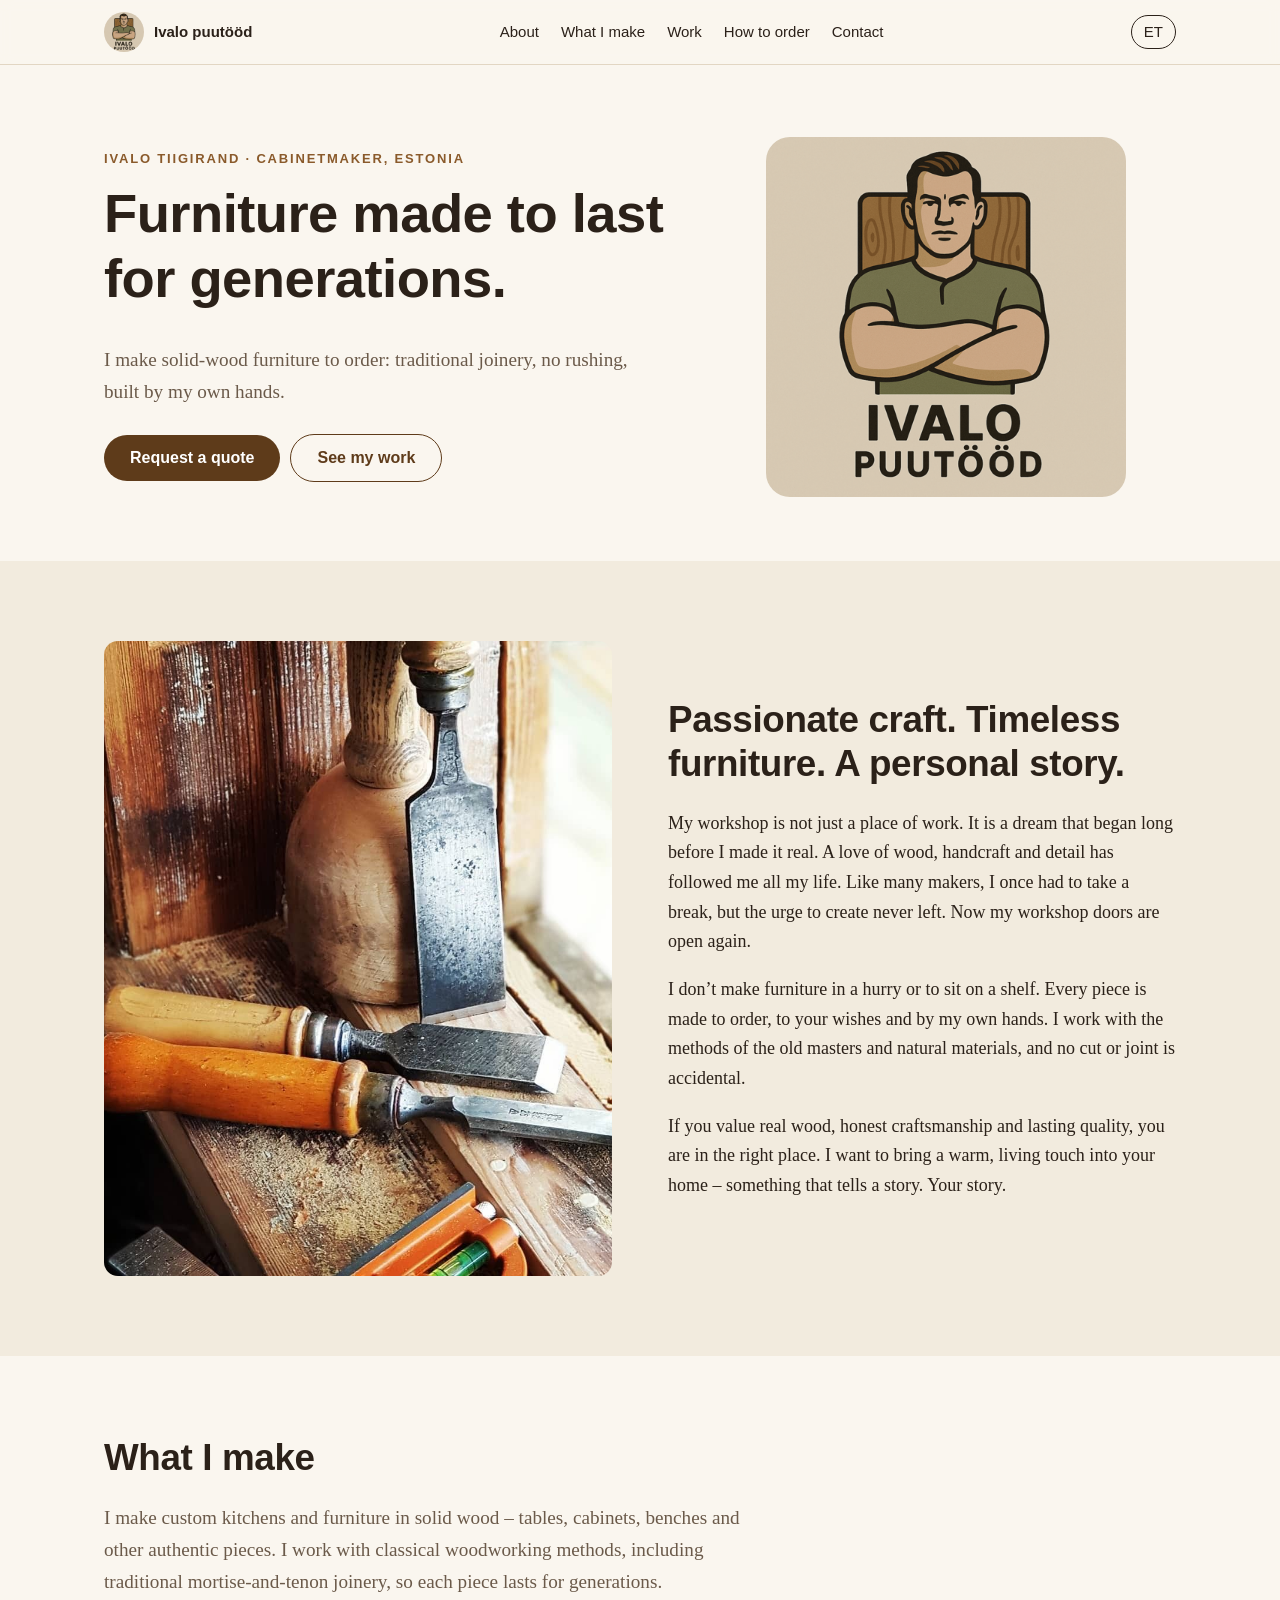
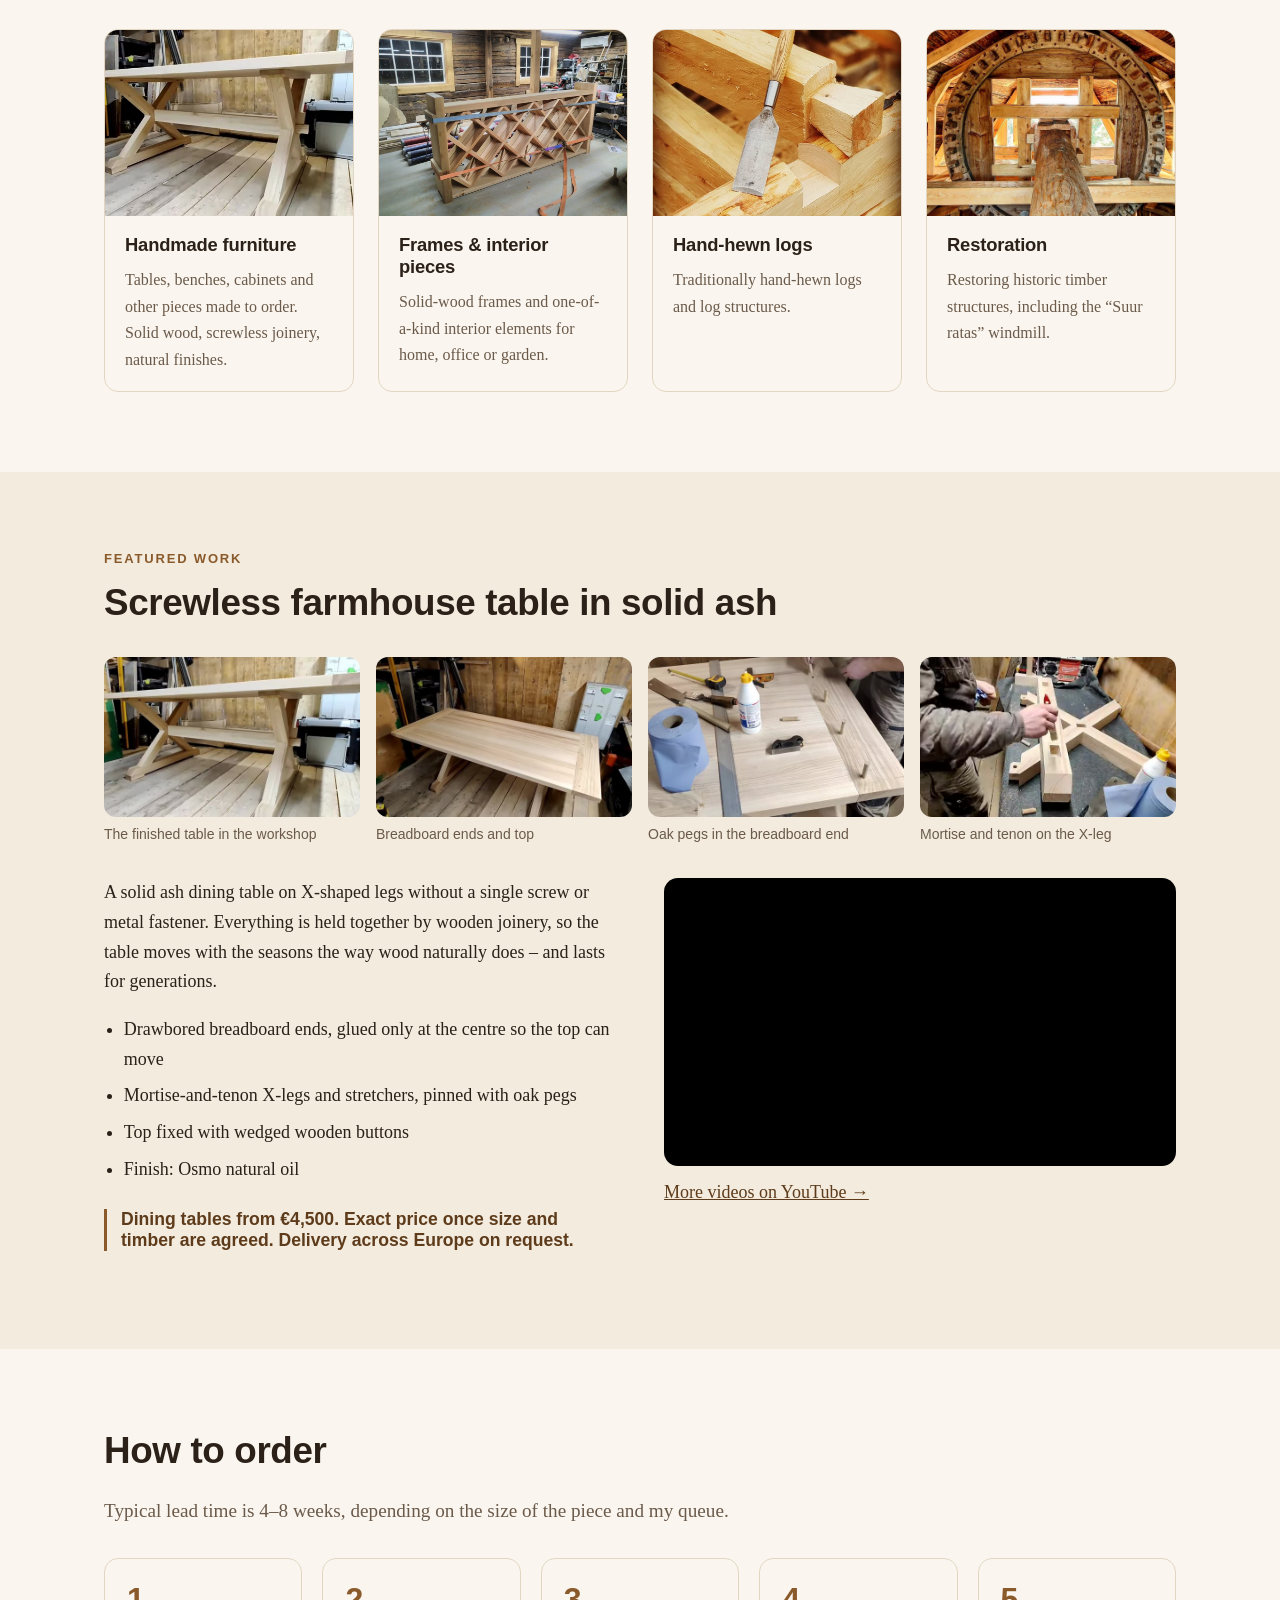
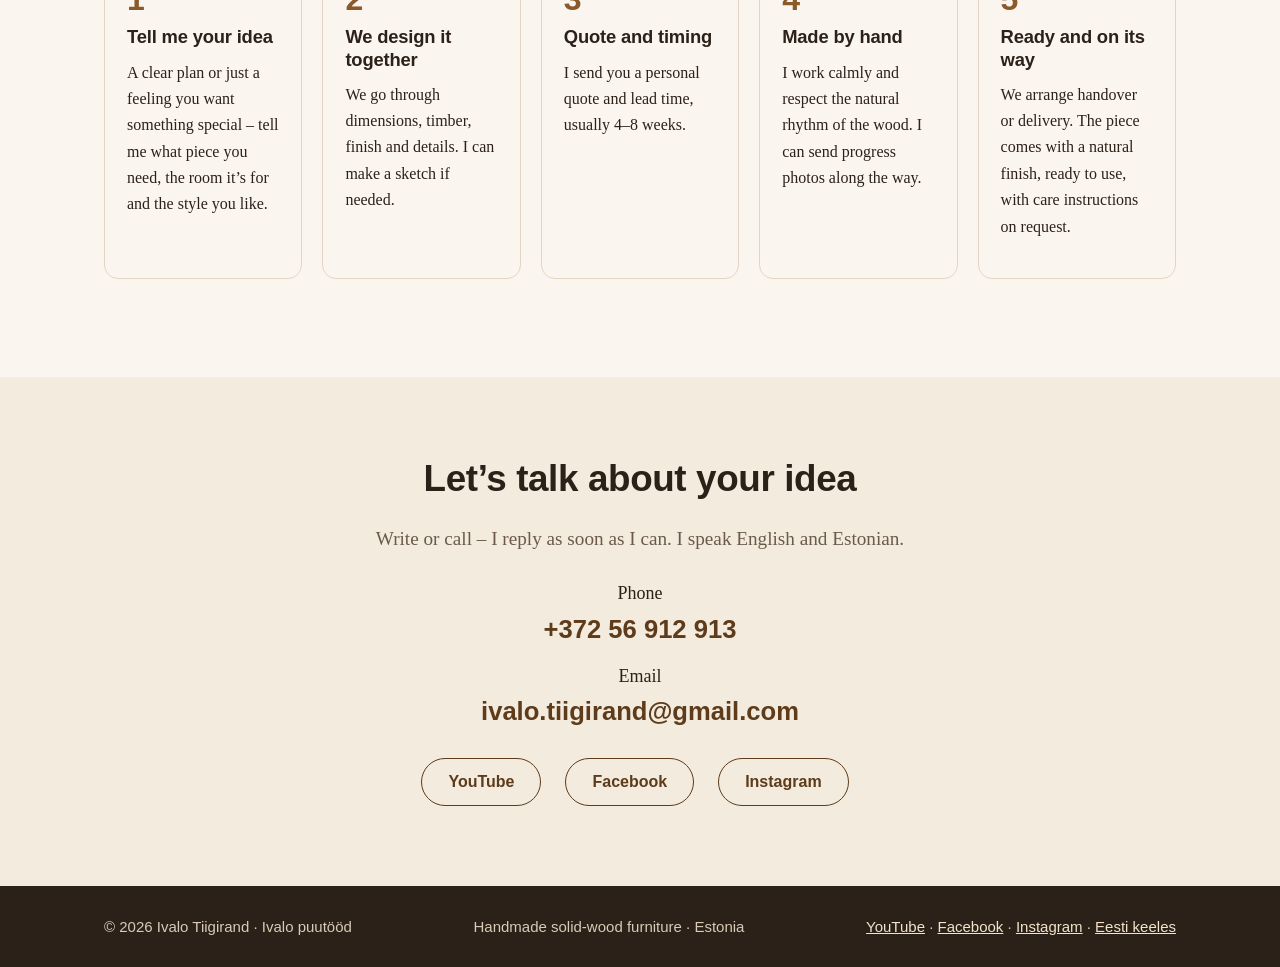
==== commit 4cb2c90a: "Lisa Instagram (ivalo_puutood) kontakti, jalusesse ja skeemi" ====
--- a/en/index.html
+++ b/en/index.html
@@ -24,7 +24,7 @@
 <meta name="twitter:image" content="https://ivalopuutood.ee/img/og.jpg">
 <link rel="icon" href="../img/logo-480.png">
 <link rel="stylesheet" href="../style.css">
-<script type="application/ld+json">{"@context":"https://schema.org","@type":["LocalBusiness","FurnitureStore"],"name":"Ivalo puutööd","founder":{"@type":"Person","name":"Ivalo Tiigirand"},"description":"Made-to-order solid wood furniture and kitchens: handmade, traditional joinery, authentic craft. Tables, cabinets, restoration. Ivalo Tiigirand, Estonia.","url":"https://ivalopuutood.ee/","image":"https://ivalopuutood.ee/img/og.jpg","logo":"https://ivalopuutood.ee/img/logo.png","telephone":"+37256912913","email":"ivalo.tiigirand@gmail.com","address":{"@type":"PostalAddress","addressCountry":"EE"},"areaServed":{"@type":"Country","name":"Estonia"},"sameAs":["https://www.youtube.com/@Ivalopuit","https://www.facebook.com/WestEstWoodshop"],"priceRange":"€€€"}</script>
+<script type="application/ld+json">{"@context":"https://schema.org","@type":["LocalBusiness","FurnitureStore"],"name":"Ivalo puutööd","founder":{"@type":"Person","name":"Ivalo Tiigirand"},"description":"Made-to-order solid wood furniture and kitchens: handmade, traditional joinery, authentic craft. Tables, cabinets, restoration. Ivalo Tiigirand, Estonia.","url":"https://ivalopuutood.ee/","image":"https://ivalopuutood.ee/img/og.jpg","logo":"https://ivalopuutood.ee/img/logo.png","telephone":"+37256912913","email":"ivalo.tiigirand@gmail.com","address":{"@type":"PostalAddress","addressCountry":"EE"},"areaServed":{"@type":"Country","name":"Estonia"},"sameAs":["https://www.youtube.com/@Ivalopuit","https://www.facebook.com/WestEstWoodshop","https://www.instagram.com/ivalo_puutood/"],"priceRange":"€€€"}</script>
 </head>
 <body>
 <a class="skip" href="#main">Skip to content</a>
@@ -39,7 +39,7 @@
 <section id="tellimine"><div class="wrap"><h2>How to order</h2><p class="lead">Typical lead time is 4–8 weeks, depending on the size of the piece and my queue.</p><ol class="steps"><li><h3>Tell me your idea</h3><p>A clear plan or just a feeling you want something special – tell me what piece you need, the room it’s for and the style you like.</p></li><li><h3>We design it together</h3><p>We go through dimensions, timber, finish and details. I can make a sketch if needed.</p></li><li><h3>Quote and timing</h3><p>I send you a personal quote and lead time, usually 4–8 weeks.</p></li><li><h3>Made by hand</h3><p>I work calmly and respect the natural rhythm of the wood. I can send progress photos along the way.</p></li><li><h3>Ready and on its way</h3><p>We arrange handover or delivery. The piece comes with a natural finish, ready to use, with care instructions on request.</p></li></ol></div></section>
 <section id="kontakt" class="alt contact"><div class="wrap"><h2>Let’s talk about your idea</h2><p class="lead" style="margin:0 auto 24px">Write or call – I reply as soon as I can. I speak English and Estonian.</p>
 <p>Phone<a class="big" href="tel:+37256912913">+372 56 912 913</a></p><p>Email<a class="big" href="mailto:ivalo.tiigirand@gmail.com?subject=Enquiry%20from%20website">ivalo.tiigirand@gmail.com</a></p>
-<div class="social"><a class="btn ghost" href="https://www.youtube.com/@Ivalopuit" rel="noopener">YouTube</a><a class="btn ghost" href="https://www.facebook.com/WestEstWoodshop" rel="noopener">Facebook</a></div></div></section></main>
-<footer><div class="wrap"><span>© 2026 Ivalo Tiigirand · Ivalo puutööd</span><span>Handmade solid-wood furniture · Estonia</span><span><a href="https://www.youtube.com/@Ivalopuit">YouTube</a> · <a href="https://www.facebook.com/WestEstWoodshop">Facebook</a> · <a href="../">Eesti keeles</a></span></div></footer>
+<div class="social"><a class="btn ghost" href="https://www.youtube.com/@Ivalopuit" rel="noopener">YouTube</a><a class="btn ghost" href="https://www.facebook.com/WestEstWoodshop" rel="noopener">Facebook</a><a class="btn ghost" href="https://www.instagram.com/ivalo_puutood/" rel="noopener">Instagram</a></div></div></section></main>
+<footer><div class="wrap"><span>© 2026 Ivalo Tiigirand · Ivalo puutööd</span><span>Handmade solid-wood furniture · Estonia</span><span><a href="https://www.youtube.com/@Ivalopuit">YouTube</a> · <a href="https://www.facebook.com/WestEstWoodshop">Facebook</a> · <a href="https://www.instagram.com/ivalo_puutood/">Instagram</a> · <a href="../">Eesti keeles</a></span></div></footer>
 </body>
 </html>
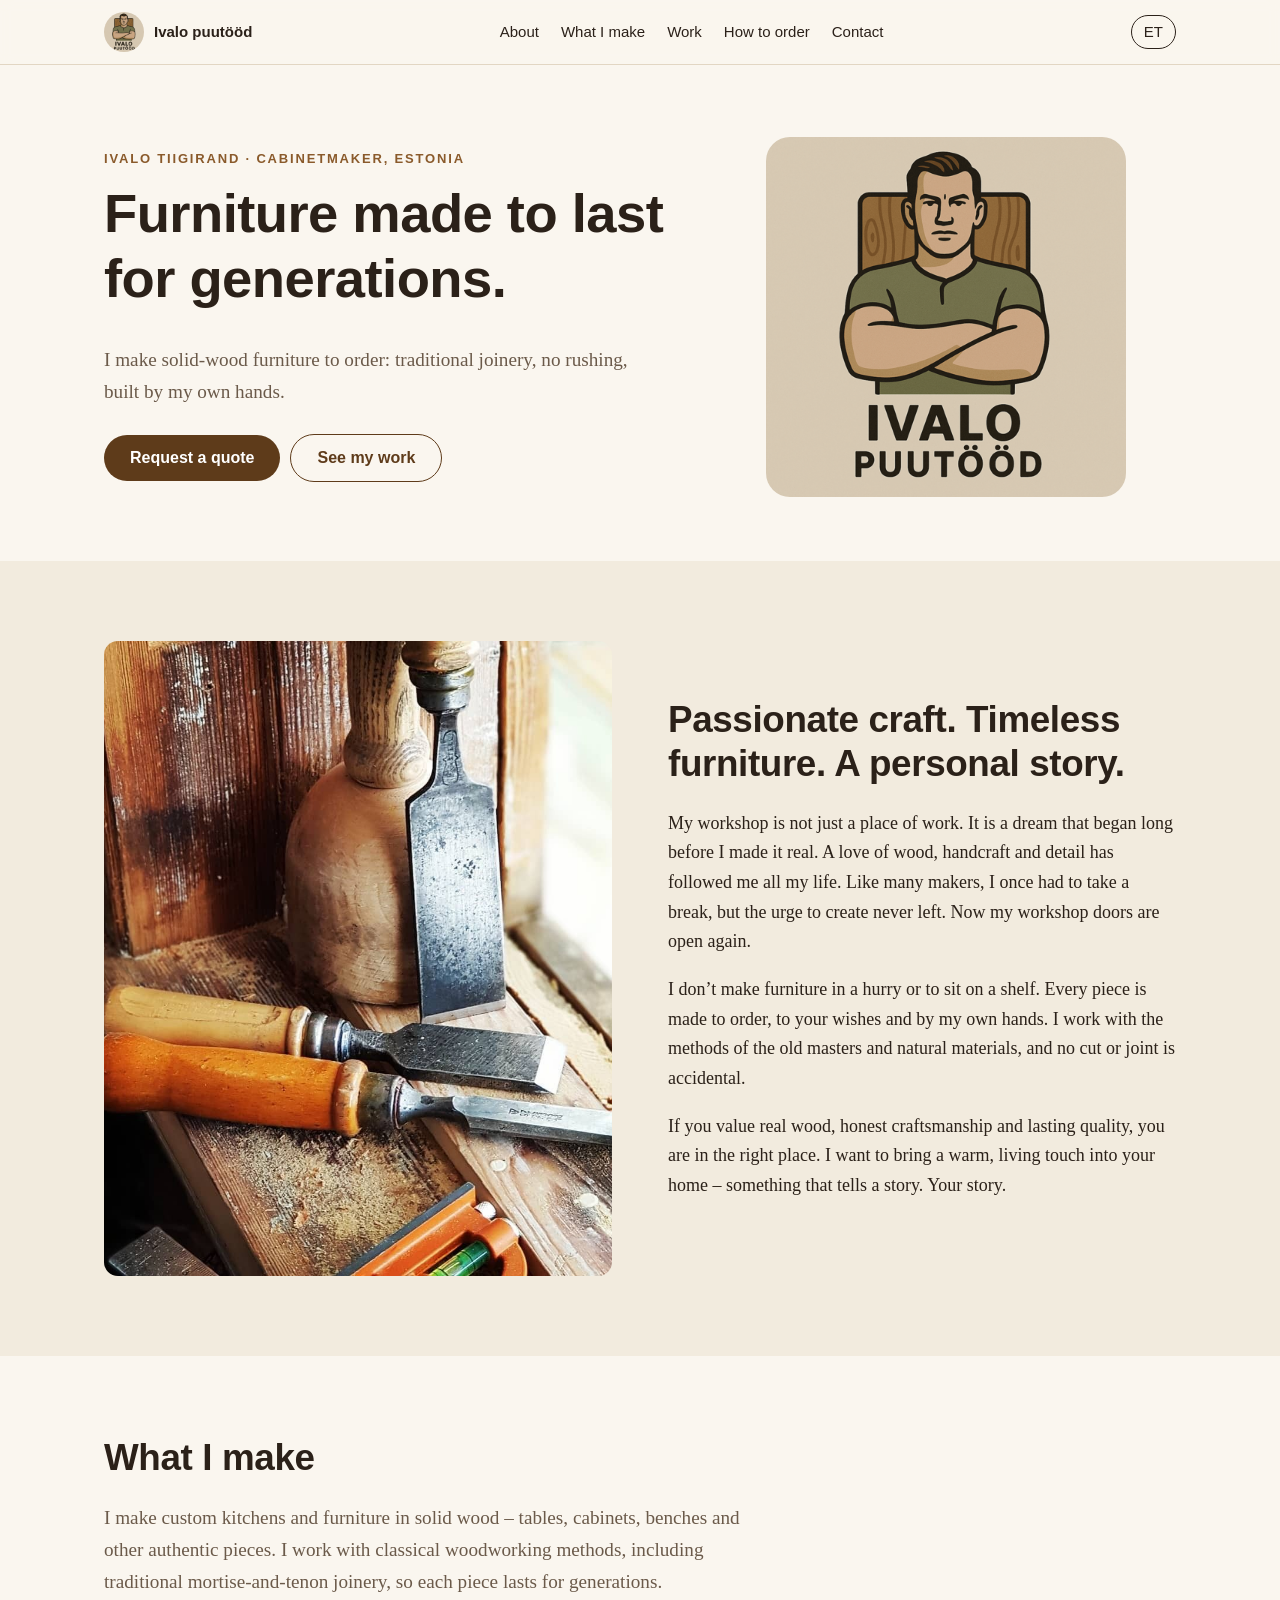
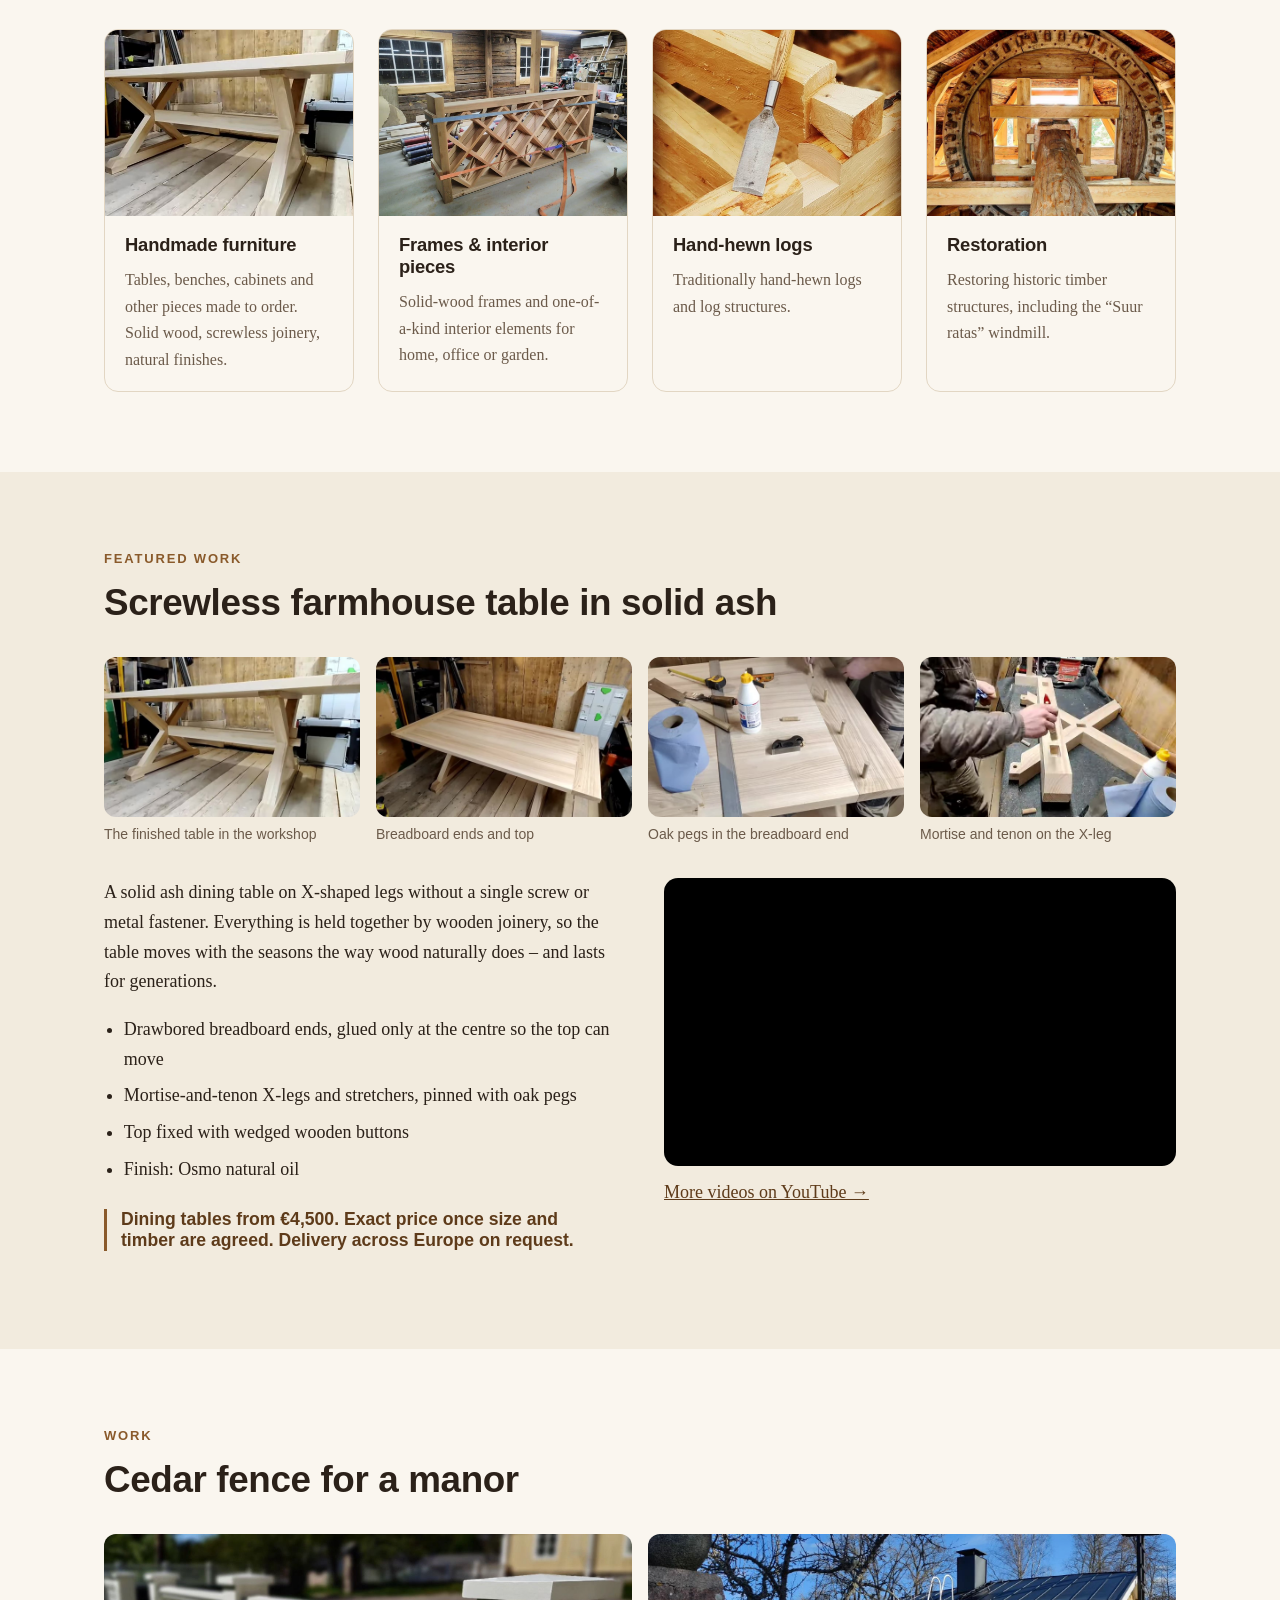
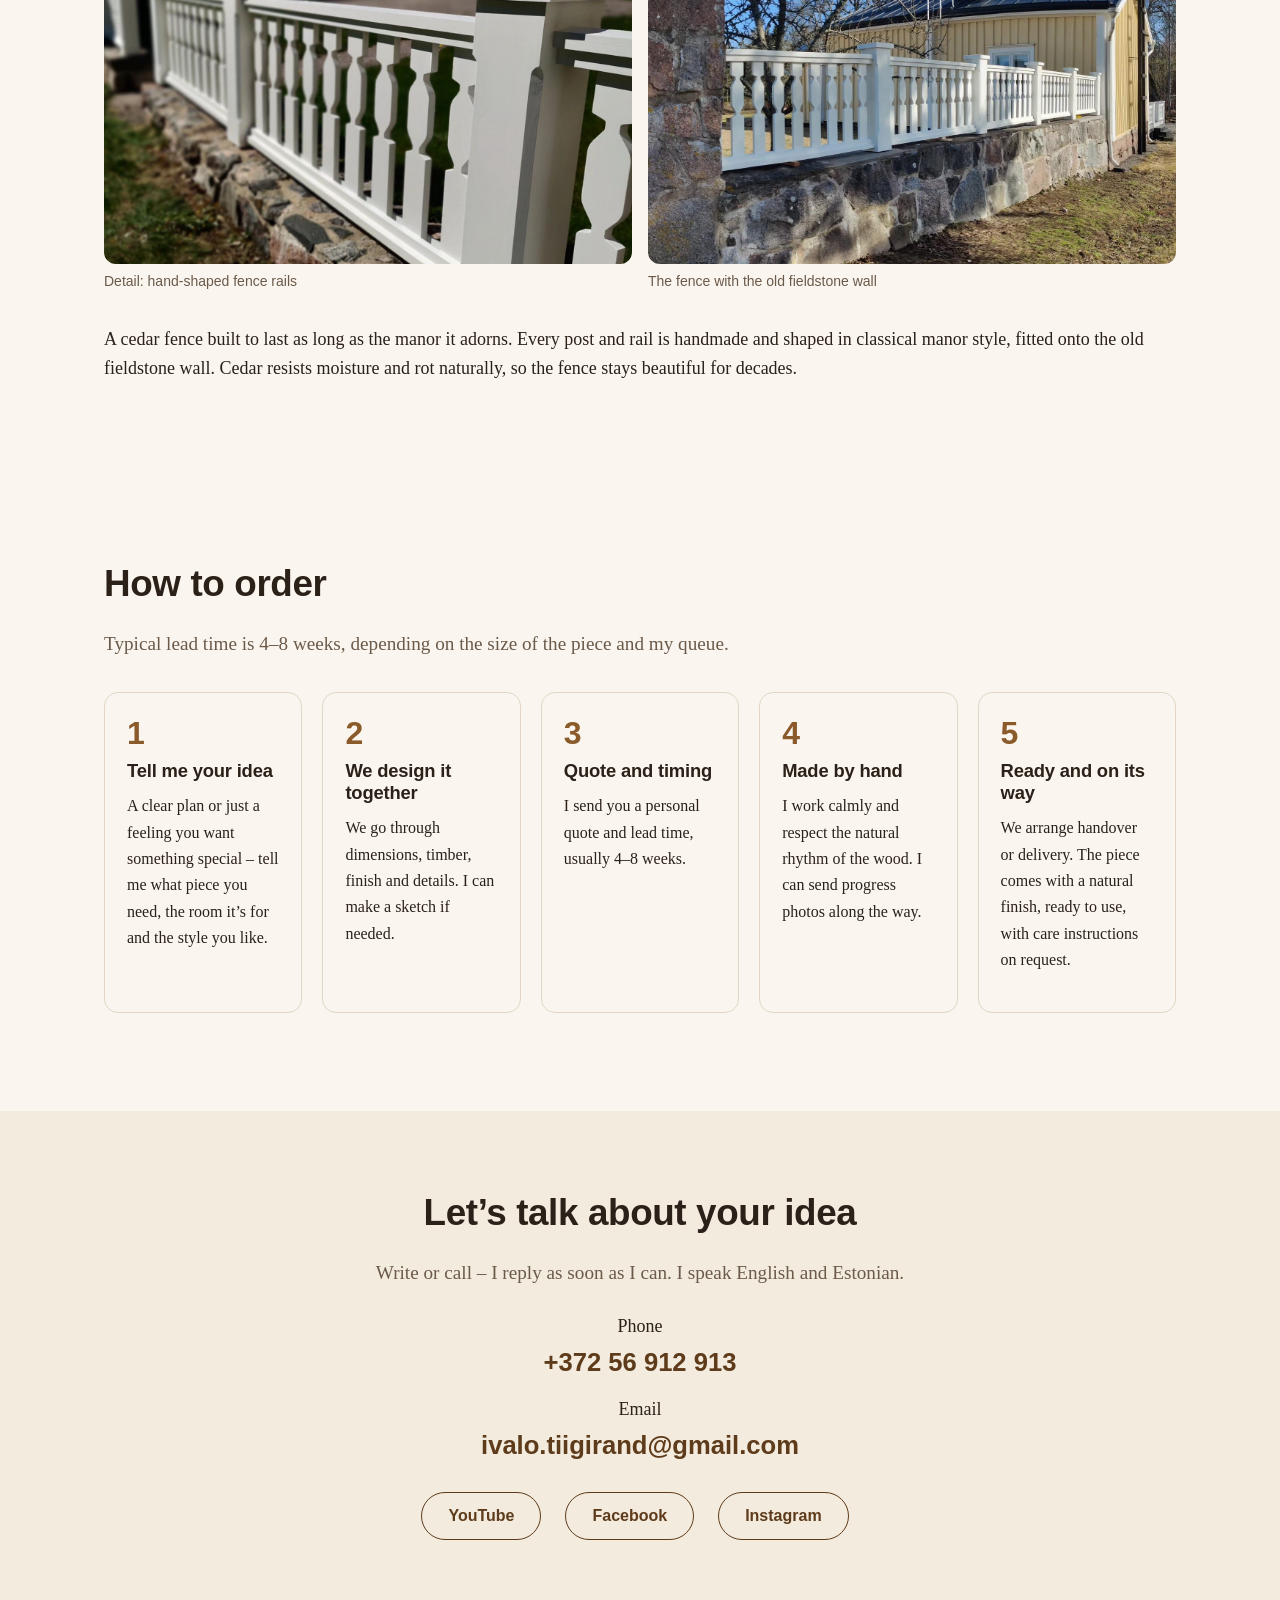
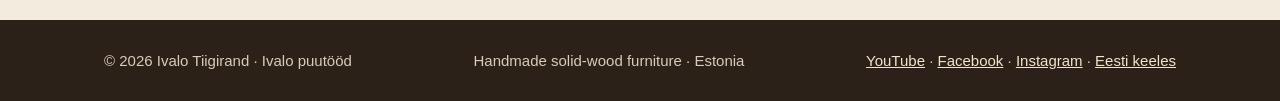
==== commit 072297d2: "Lisa seedripuust mõisapiirdeaia töö galeriisse Uus sektsioon eesti- ja ingliskeelsel lehel koos opti" ====
--- a/en/index.html
+++ b/en/index.html
@@ -36,6 +36,7 @@
 <section id="tood" class="alt"><div class="wrap"><p class="eyebrow">Featured work</p><h2>Screwless farmhouse table in solid ash</h2><div class="gallery"><figure><img src="../img/v778.jpg" alt="Finished solid ash farmhouse table in the workshop" loading="lazy" width="1280" height="720"><figcaption>The finished table in the workshop</figcaption></figure><figure><img src="../img/v786.jpg" alt="Ash breadboard ends and tabletop" loading="lazy" width="1280" height="720"><figcaption>Breadboard ends and top</figcaption></figure><figure><img src="../img/v300.jpg" alt="Oak pegs in the breadboard end" loading="lazy" width="1280" height="720"><figcaption>Oak pegs in the breadboard end</figcaption></figure><figure><img src="../img/v600.jpg" alt="Traditional mortise and tenon on the X-leg" loading="lazy" width="1280" height="720"><figcaption>Mortise and tenon on the X-leg</figcaption></figure></div>
 <div class="feat"><div><p>A solid ash dining table on X-shaped legs without a single screw or metal fastener. Everything is held together by wooden joinery, so the table moves with the seasons the way wood naturally does – and lasts for generations.</p><ul><li>Drawbored breadboard ends, glued only at the centre so the top can move</li><li>Mortise-and-tenon X-legs and stretchers, pinned with oak pegs</li><li>Top fixed with wedged wooden buttons</li><li>Finish: Osmo natural oil</li></ul><p class="price">Dining tables from €4,500. Exact price once size and timber are agreed. Delivery across Europe on request.</p></div>
 <div><div class="video"><iframe src="https://www.youtube-nocookie.com/embed/GxiU3rDHZA0" title="Video: making the farmhouse table (YouTube)" loading="lazy" allow="accelerometer; encrypted-media; gyroscope; picture-in-picture" allowfullscreen></iframe></div><p style="margin-top:12px"><a href="https://www.youtube.com/@Ivalopuit" rel="noopener">More videos on YouTube →</a></p></div></div></div></section>
+<section id="aed"><div class="wrap"><p class="eyebrow">Work</p><h2>Cedar fence for a manor</h2><div class="gallery cols-2"><figure><img src="../img/aed-detail.jpg" alt="Close-up of a handmade cedar fence on a fieldstone wall" loading="lazy" width="1440" height="1440"><figcaption>Detail: hand-shaped fence rails</figcaption></figure><figure><img src="../img/aed-vaade.jpg" alt="Cedar manor fence fitted onto an old fieldstone wall and pillar" loading="lazy" width="1440" height="1440"><figcaption>The fence with the old fieldstone wall</figcaption></figure></div><p>A cedar fence built to last as long as the manor it adorns. Every post and rail is handmade and shaped in classical manor style, fitted onto the old fieldstone wall. Cedar resists moisture and rot naturally, so the fence stays beautiful for decades.</p></div></section>
 <section id="tellimine"><div class="wrap"><h2>How to order</h2><p class="lead">Typical lead time is 4–8 weeks, depending on the size of the piece and my queue.</p><ol class="steps"><li><h3>Tell me your idea</h3><p>A clear plan or just a feeling you want something special – tell me what piece you need, the room it’s for and the style you like.</p></li><li><h3>We design it together</h3><p>We go through dimensions, timber, finish and details. I can make a sketch if needed.</p></li><li><h3>Quote and timing</h3><p>I send you a personal quote and lead time, usually 4–8 weeks.</p></li><li><h3>Made by hand</h3><p>I work calmly and respect the natural rhythm of the wood. I can send progress photos along the way.</p></li><li><h3>Ready and on its way</h3><p>We arrange handover or delivery. The piece comes with a natural finish, ready to use, with care instructions on request.</p></li></ol></div></section>
 <section id="kontakt" class="alt contact"><div class="wrap"><h2>Let’s talk about your idea</h2><p class="lead" style="margin:0 auto 24px">Write or call – I reply as soon as I can. I speak English and Estonian.</p>
 <p>Phone<a class="big" href="tel:+37256912913">+372 56 912 913</a></p><p>Email<a class="big" href="mailto:ivalo.tiigirand@gmail.com?subject=Enquiry%20from%20website">ivalo.tiigirand@gmail.com</a></p>
--- a/style.css
+++ b/style.css
@@ -24,6 +24,7 @@
 .card{background:var(--bg);border-radius:14px;overflow:hidden;border:1px solid var(--line)}
 .card img{aspect-ratio:4/3;object-fit:cover;width:100%}.card div{padding:18px 20px}.card p{font-size:16px;color:var(--muted);margin:0}
 .gallery{display:grid;grid-template-columns:repeat(4,1fr);gap:16px;margin:32px 0}
+.gallery.cols-2{grid-template-columns:1fr 1fr}
 .gallery figure{margin:0}.gallery img{border-radius:12px;width:100%;aspect-ratio:16/10;object-fit:cover}
 
 figcaption{font-size:14px;color:var(--muted);margin-top:6px;font-family:"Helvetica Neue",Arial,sans-serif}
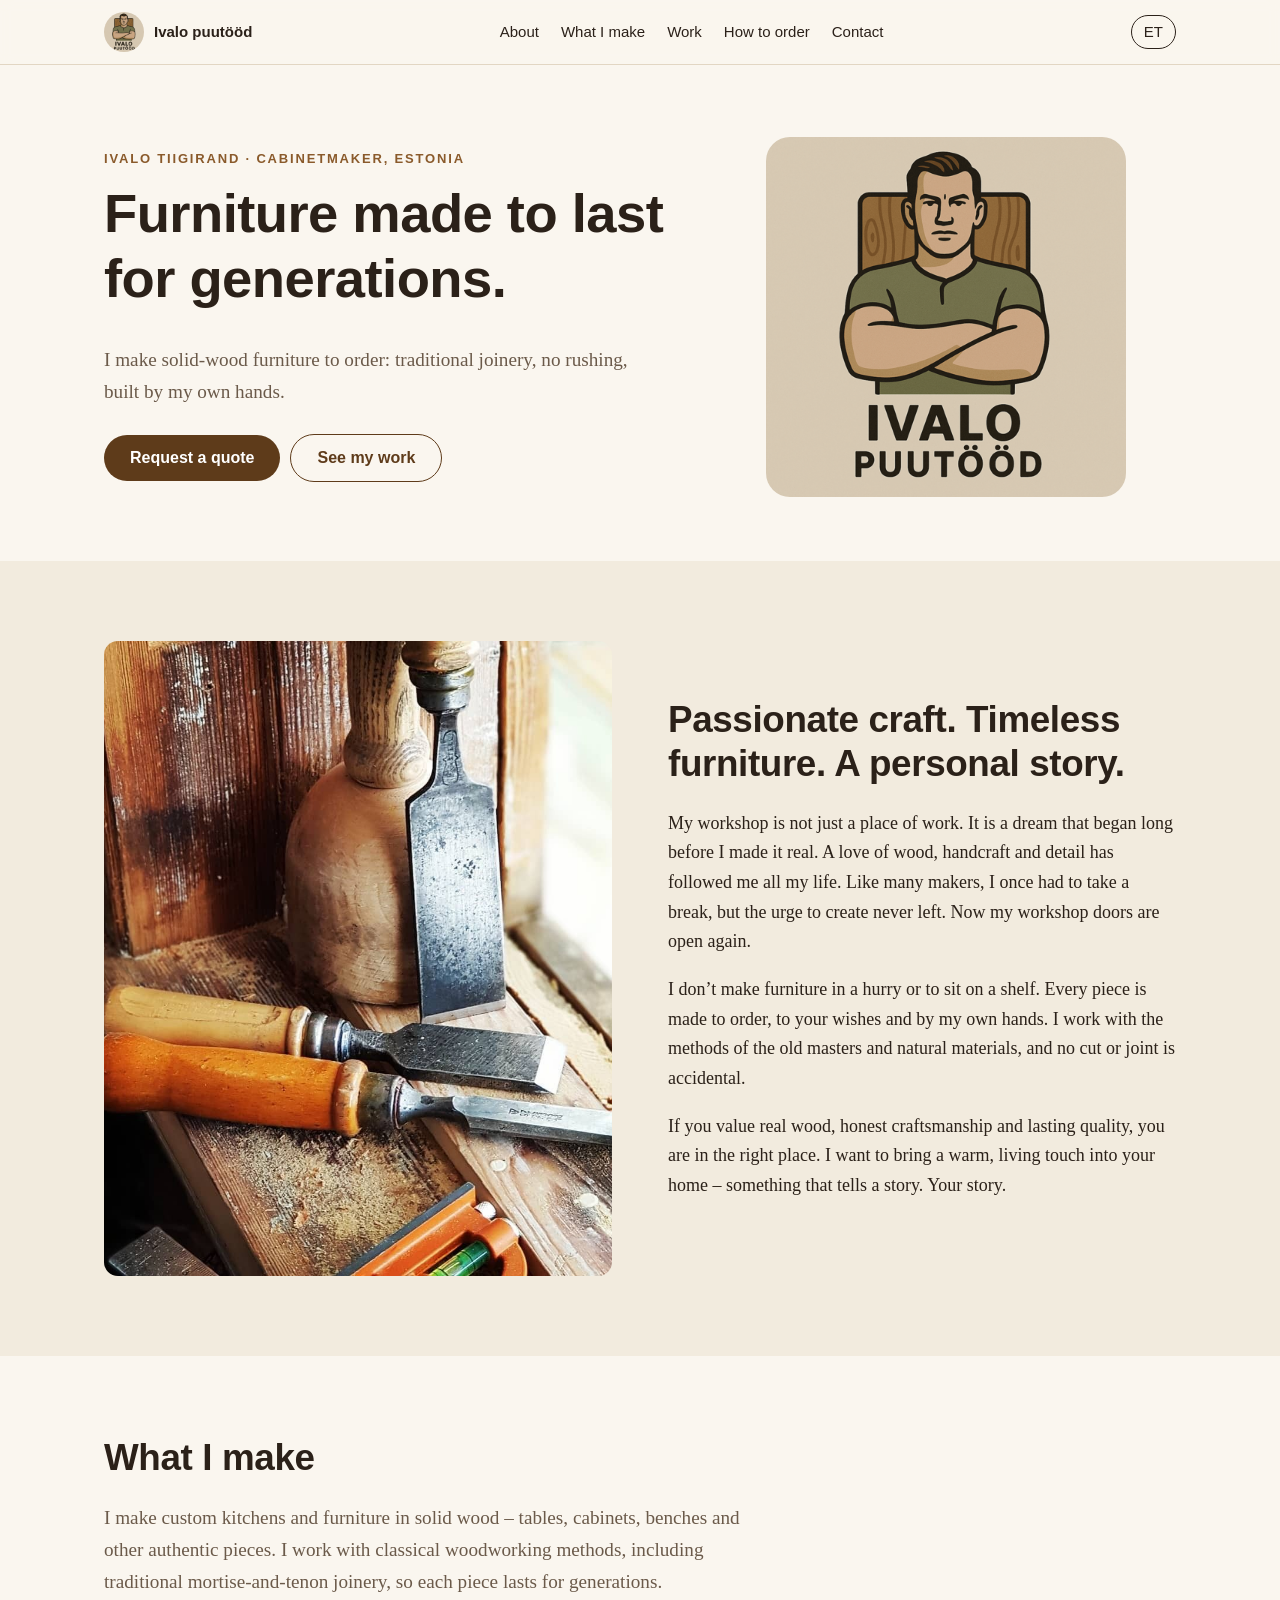
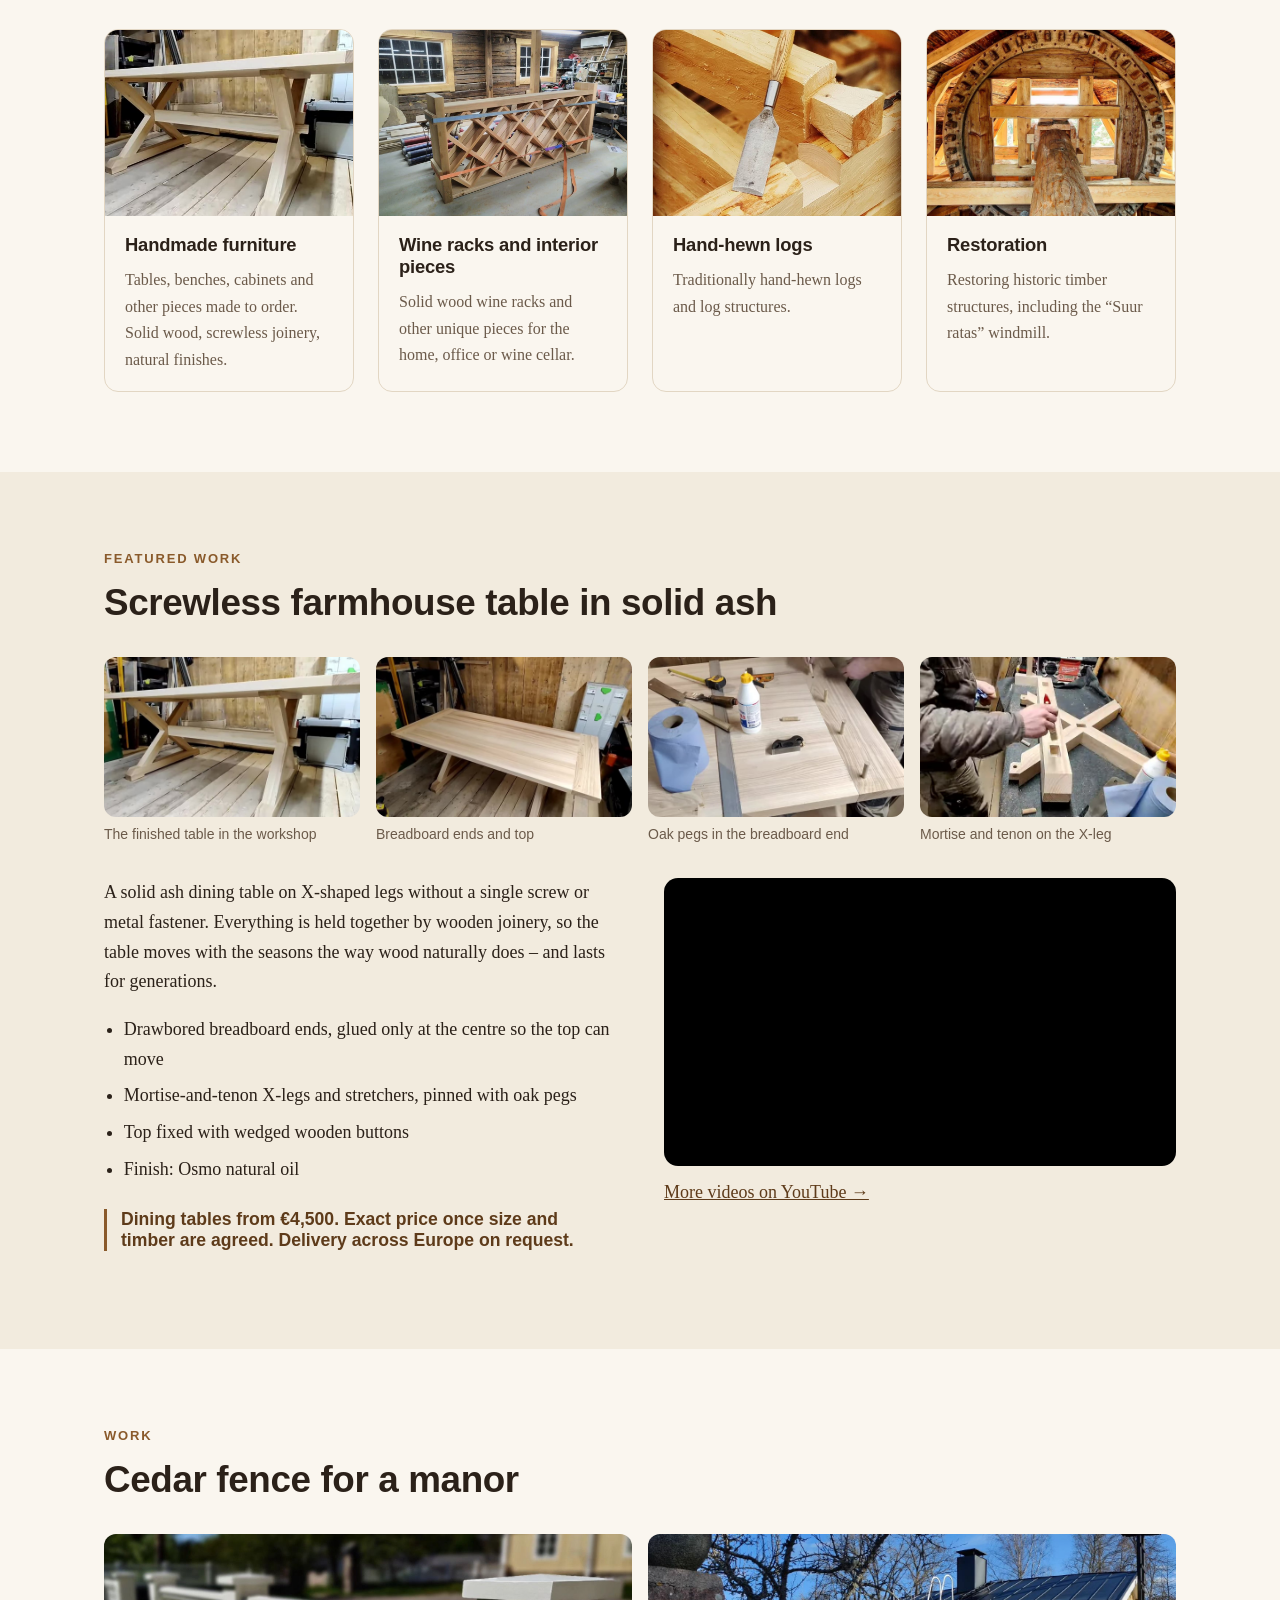
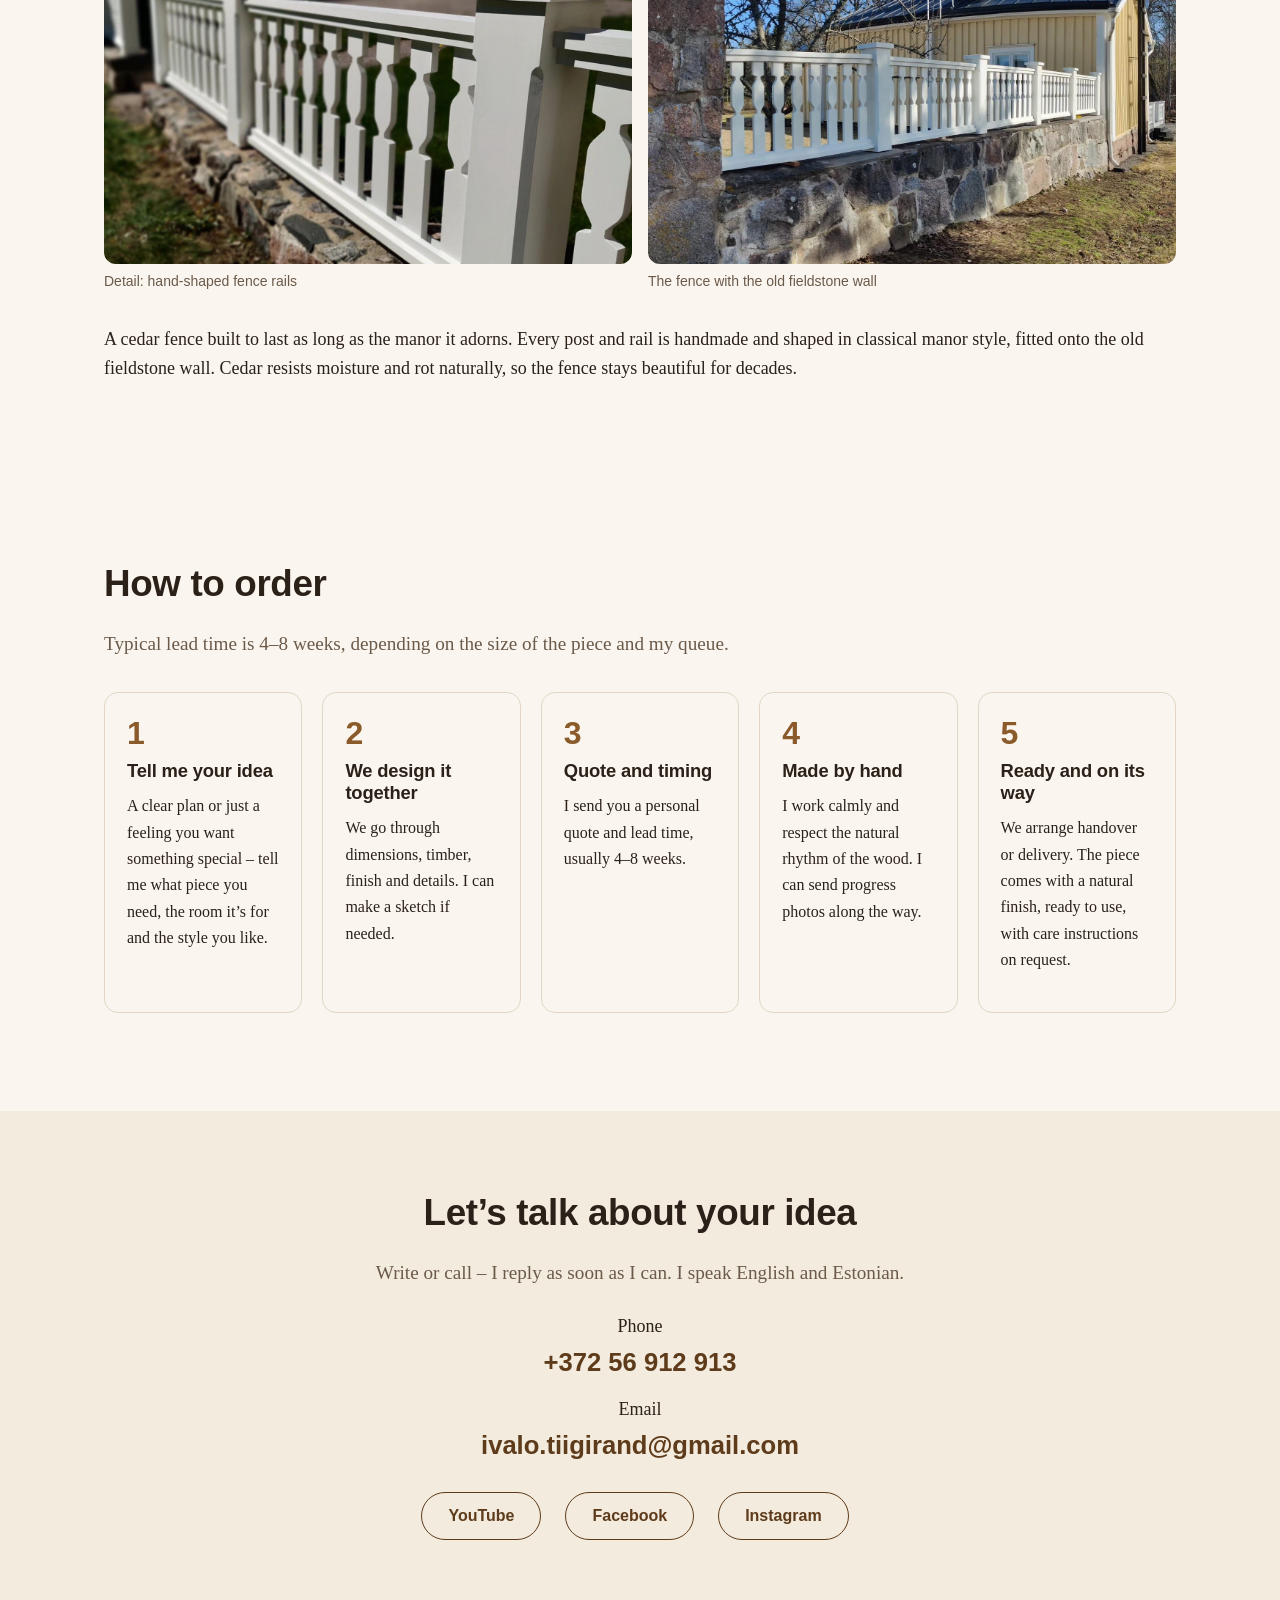
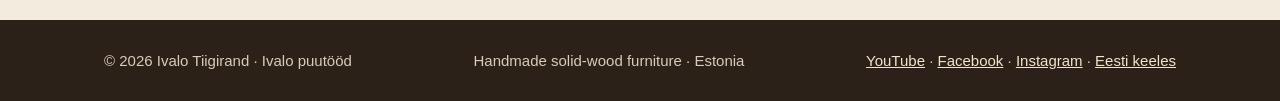
==== commit fe870cd5: "Paranda kaart: raamid → veiniriiulid (pildi järgi)" ====
--- a/en/index.html
+++ b/en/index.html
@@ -32,7 +32,7 @@
 <main id="main">
 <section class="hero"><div class="wrap"><div><p class="eyebrow">Ivalo Tiigirand · cabinetmaker, Estonia</p><h1>Furniture made to last for generations.</h1><p class="lead">I make solid-wood furniture to order: traditional joinery, no rushing, built by my own hands.</p><a class="btn" href="#kontakt">Request a quote</a><a class="btn ghost" href="#tood">See my work</a></div><img class="logo" src="../img/logo-480.png" alt="Ivalo puutööd logo" width="480" height="480"></div></section>
 <section id="minust" class="alt"><div class="wrap two"><img src="../img/peitlid.jpg" alt="Chisels on the workbench – traditional cabinetmaking" loading="lazy" width="1080" height="1080"><div><h2>Passionate craft. Timeless furniture. A personal story.</h2><p>My workshop is not just a place of work. It is a dream that began long before I made it real. A love of wood, handcraft and detail has followed me all my life. Like many makers, I once had to take a break, but the urge to create never left. Now my workshop doors are open again.</p><p>I don’t make furniture in a hurry or to sit on a shelf. Every piece is made to order, to your wishes and by my own hands. I work with the methods of the old masters and natural materials, and no cut or joint is accidental.</p><p>If you value real wood, honest craftsmanship and lasting quality, you are in the right place. I want to bring a warm, living touch into your home – something that tells a story. Your story.</p></div></div></section>
-<section id="teen"><div class="wrap"><h2>What I make</h2><p class="lead">I make custom kitchens and furniture in solid wood – tables, cabinets, benches and other authentic pieces. I work with classical woodworking methods, including traditional mortise-and-tenon joinery, so each piece lasts for generations.</p><div class="cards"><article class="card"><img src="../img/v778.jpg" alt="Custom handmade solid wood furniture" loading="lazy" width="400" height="300"><div><h3>Handmade furniture</h3><p>Tables, benches, cabinets and other pieces made to order. Solid wood, screwless joinery, natural finishes.</p></div></article><article class="card"><img src="../img/riiul.jpg" alt="Solid wood frames and interior pieces" loading="lazy" width="400" height="300"><div><h3>Frames &amp; interior pieces</h3><p>Solid-wood frames and one-of-a-kind interior elements for home, office or garden.</p></div></article><article class="card"><img src="../img/palk.jpg" alt="Hand-hewn logs" loading="lazy" width="400" height="300"><div><h3>Hand-hewn logs</h3><p>Traditionally hand-hewn logs and log structures.</p></div></article><article class="card"><img src="../img/tuulik.jpg" alt="Timber restoration – Suur ratas windmill" loading="lazy" width="400" height="300"><div><h3>Restoration</h3><p>Restoring historic timber structures, including the “Suur ratas” windmill.</p></div></article></div></div></section>
+<section id="teen"><div class="wrap"><h2>What I make</h2><p class="lead">I make custom kitchens and furniture in solid wood – tables, cabinets, benches and other authentic pieces. I work with classical woodworking methods, including traditional mortise-and-tenon joinery, so each piece lasts for generations.</p><div class="cards"><article class="card"><img src="../img/v778.jpg" alt="Custom handmade solid wood furniture" loading="lazy" width="400" height="300"><div><h3>Handmade furniture</h3><p>Tables, benches, cabinets and other pieces made to order. Solid wood, screwless joinery, natural finishes.</p></div></article><article class="card"><img src="../img/riiul.jpg" alt="Solid wood wine rack with diamond bottle lattice" loading="lazy" width="400" height="300"><div><h3>Wine racks and interior pieces</h3><p>Solid wood wine racks and other unique pieces for the home, office or wine cellar.</p></div></article><article class="card"><img src="../img/palk.jpg" alt="Hand-hewn logs" loading="lazy" width="400" height="300"><div><h3>Hand-hewn logs</h3><p>Traditionally hand-hewn logs and log structures.</p></div></article><article class="card"><img src="../img/tuulik.jpg" alt="Timber restoration – Suur ratas windmill" loading="lazy" width="400" height="300"><div><h3>Restoration</h3><p>Restoring historic timber structures, including the “Suur ratas” windmill.</p></div></article></div></div></section>
 <section id="tood" class="alt"><div class="wrap"><p class="eyebrow">Featured work</p><h2>Screwless farmhouse table in solid ash</h2><div class="gallery"><figure><img src="../img/v778.jpg" alt="Finished solid ash farmhouse table in the workshop" loading="lazy" width="1280" height="720"><figcaption>The finished table in the workshop</figcaption></figure><figure><img src="../img/v786.jpg" alt="Ash breadboard ends and tabletop" loading="lazy" width="1280" height="720"><figcaption>Breadboard ends and top</figcaption></figure><figure><img src="../img/v300.jpg" alt="Oak pegs in the breadboard end" loading="lazy" width="1280" height="720"><figcaption>Oak pegs in the breadboard end</figcaption></figure><figure><img src="../img/v600.jpg" alt="Traditional mortise and tenon on the X-leg" loading="lazy" width="1280" height="720"><figcaption>Mortise and tenon on the X-leg</figcaption></figure></div>
 <div class="feat"><div><p>A solid ash dining table on X-shaped legs without a single screw or metal fastener. Everything is held together by wooden joinery, so the table moves with the seasons the way wood naturally does – and lasts for generations.</p><ul><li>Drawbored breadboard ends, glued only at the centre so the top can move</li><li>Mortise-and-tenon X-legs and stretchers, pinned with oak pegs</li><li>Top fixed with wedged wooden buttons</li><li>Finish: Osmo natural oil</li></ul><p class="price">Dining tables from €4,500. Exact price once size and timber are agreed. Delivery across Europe on request.</p></div>
 <div><div class="video"><iframe src="https://www.youtube-nocookie.com/embed/GxiU3rDHZA0" title="Video: making the farmhouse table (YouTube)" loading="lazy" allow="accelerometer; encrypted-media; gyroscope; picture-in-picture" allowfullscreen></iframe></div><p style="margin-top:12px"><a href="https://www.youtube.com/@Ivalopuit" rel="noopener">More videos on YouTube →</a></p></div></div></div></section>
